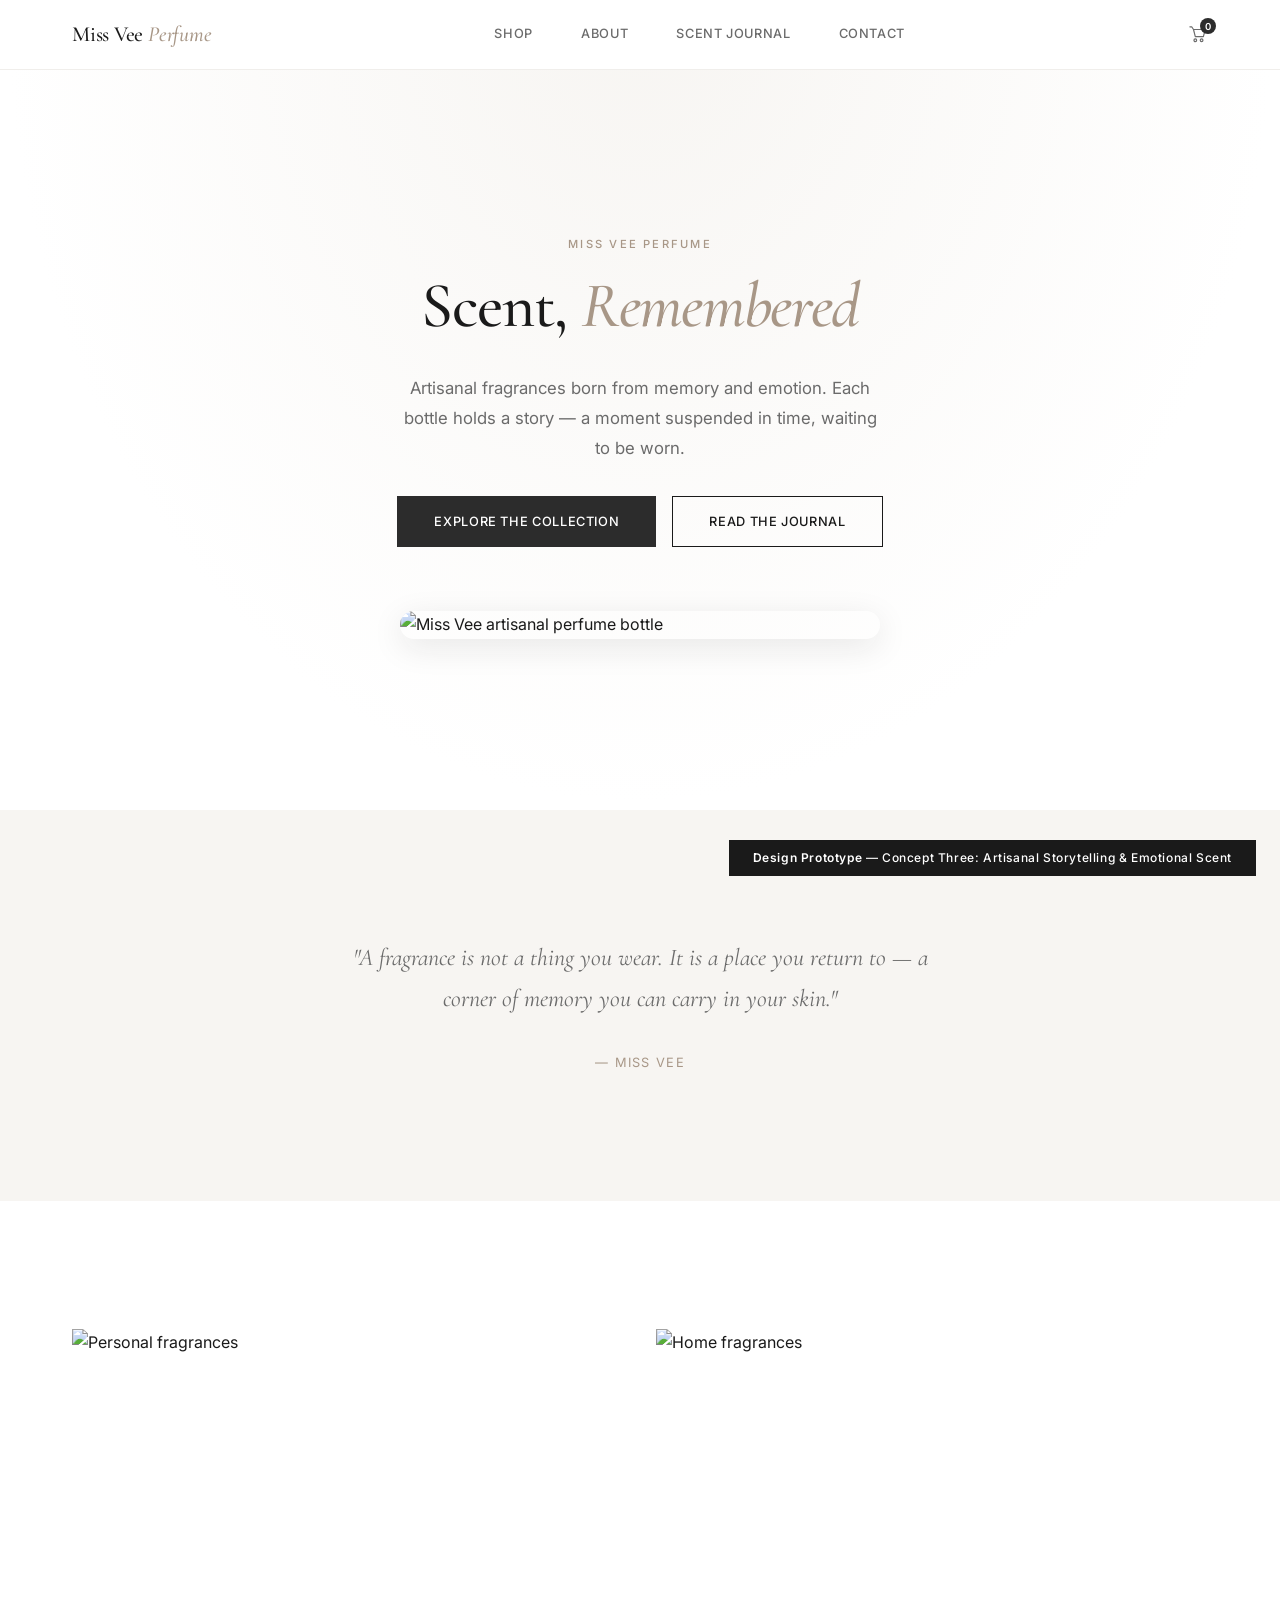
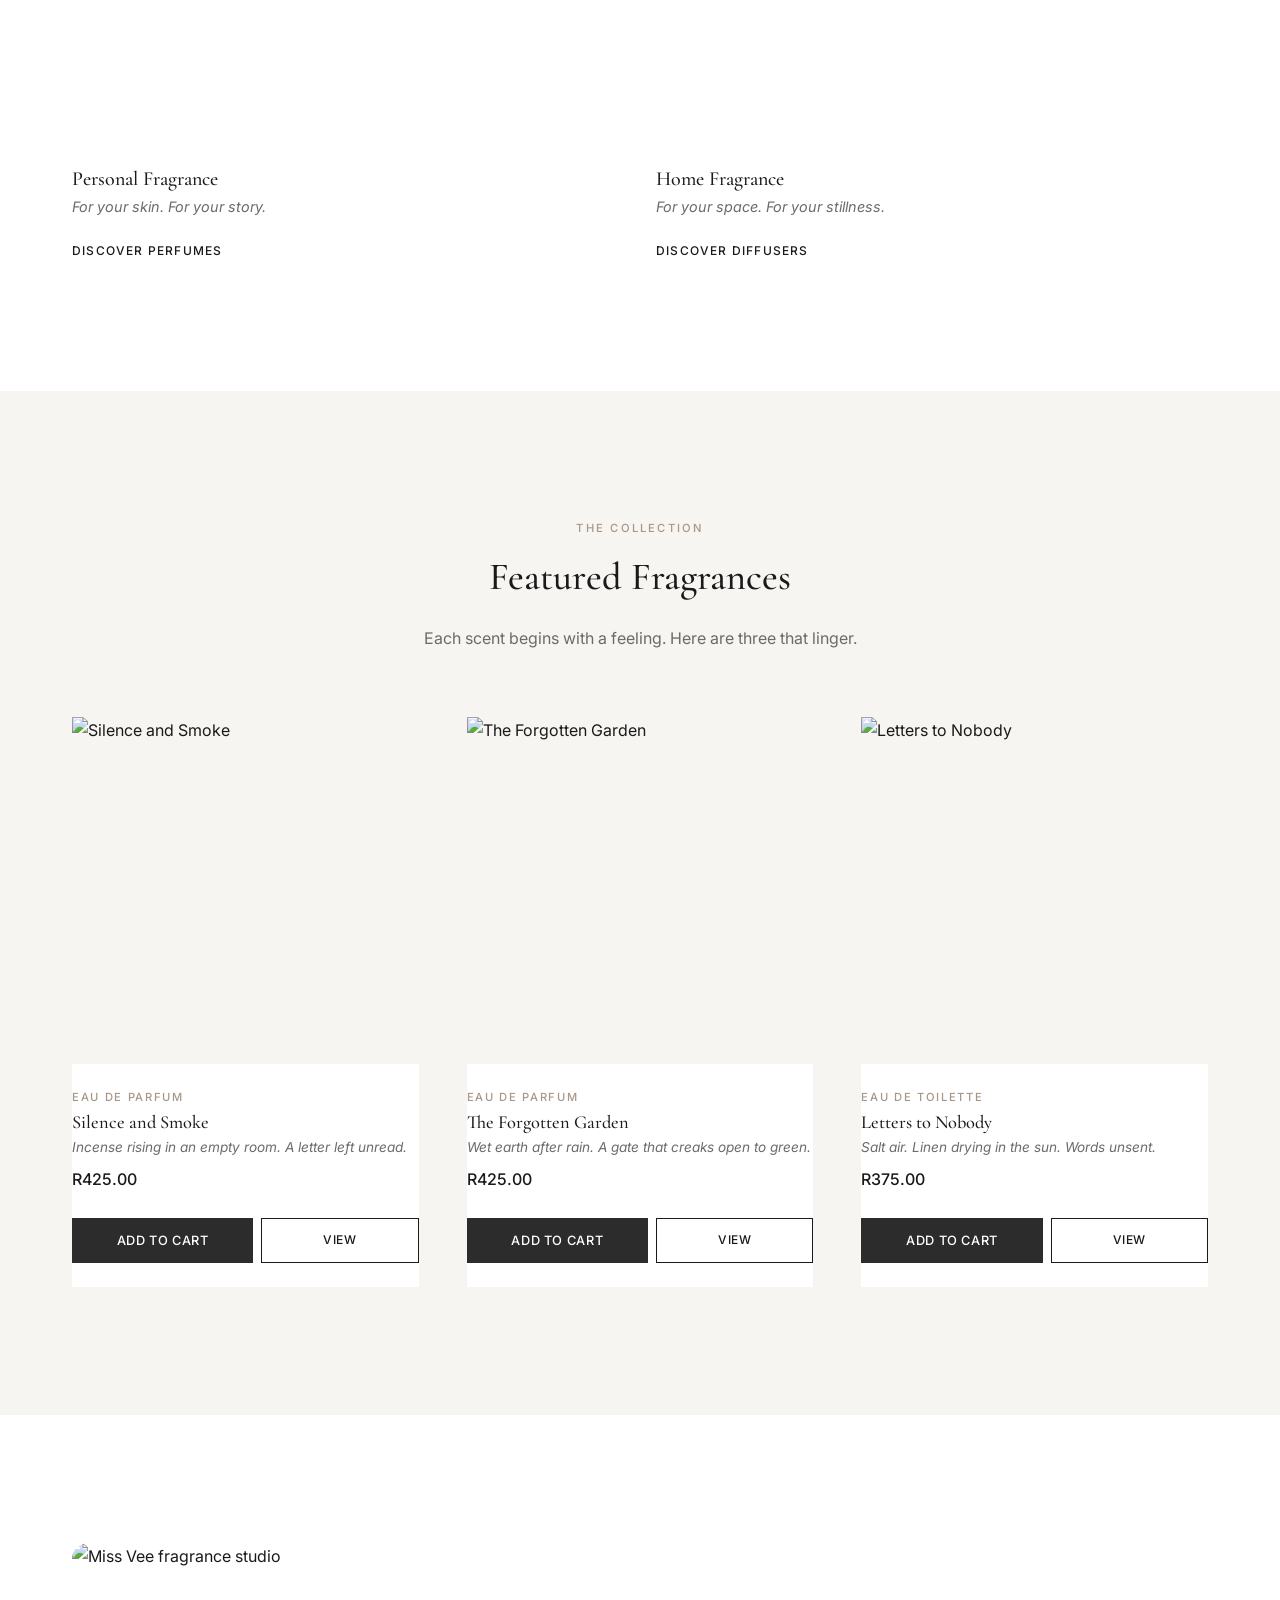
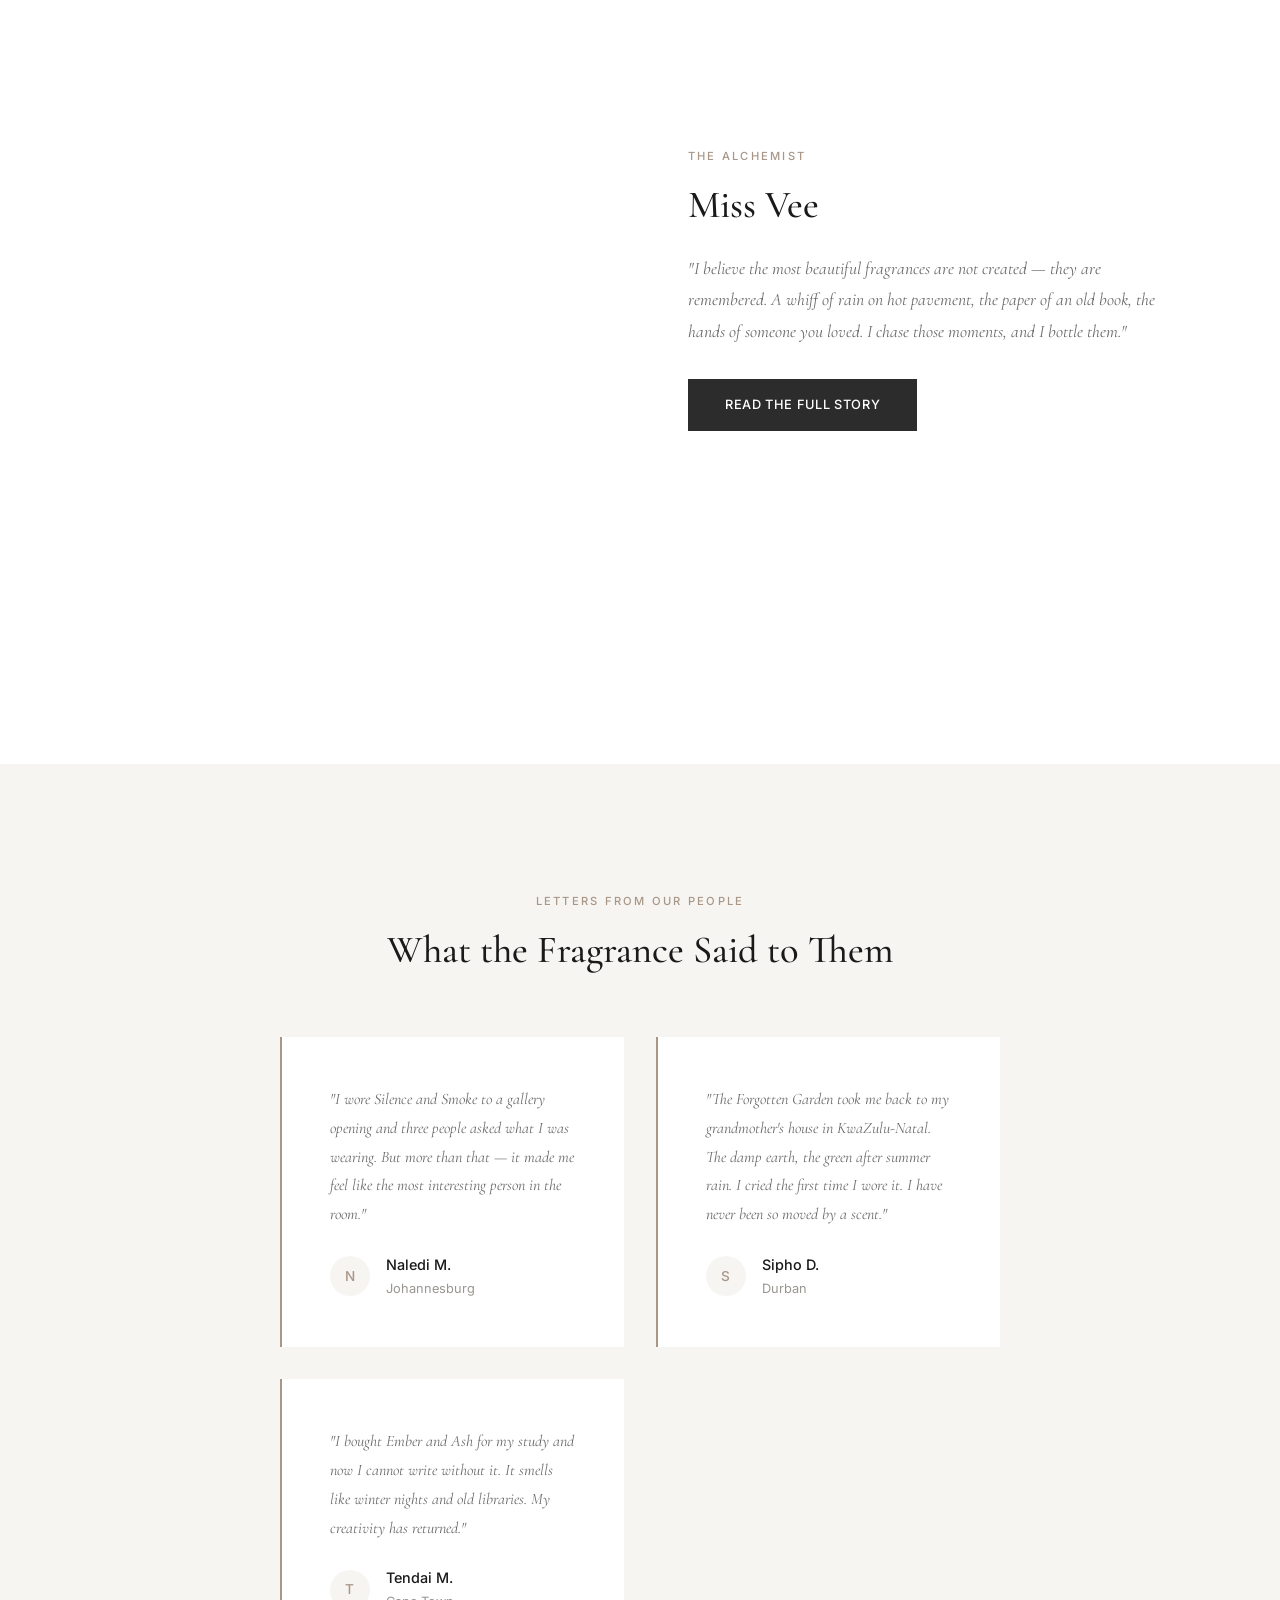
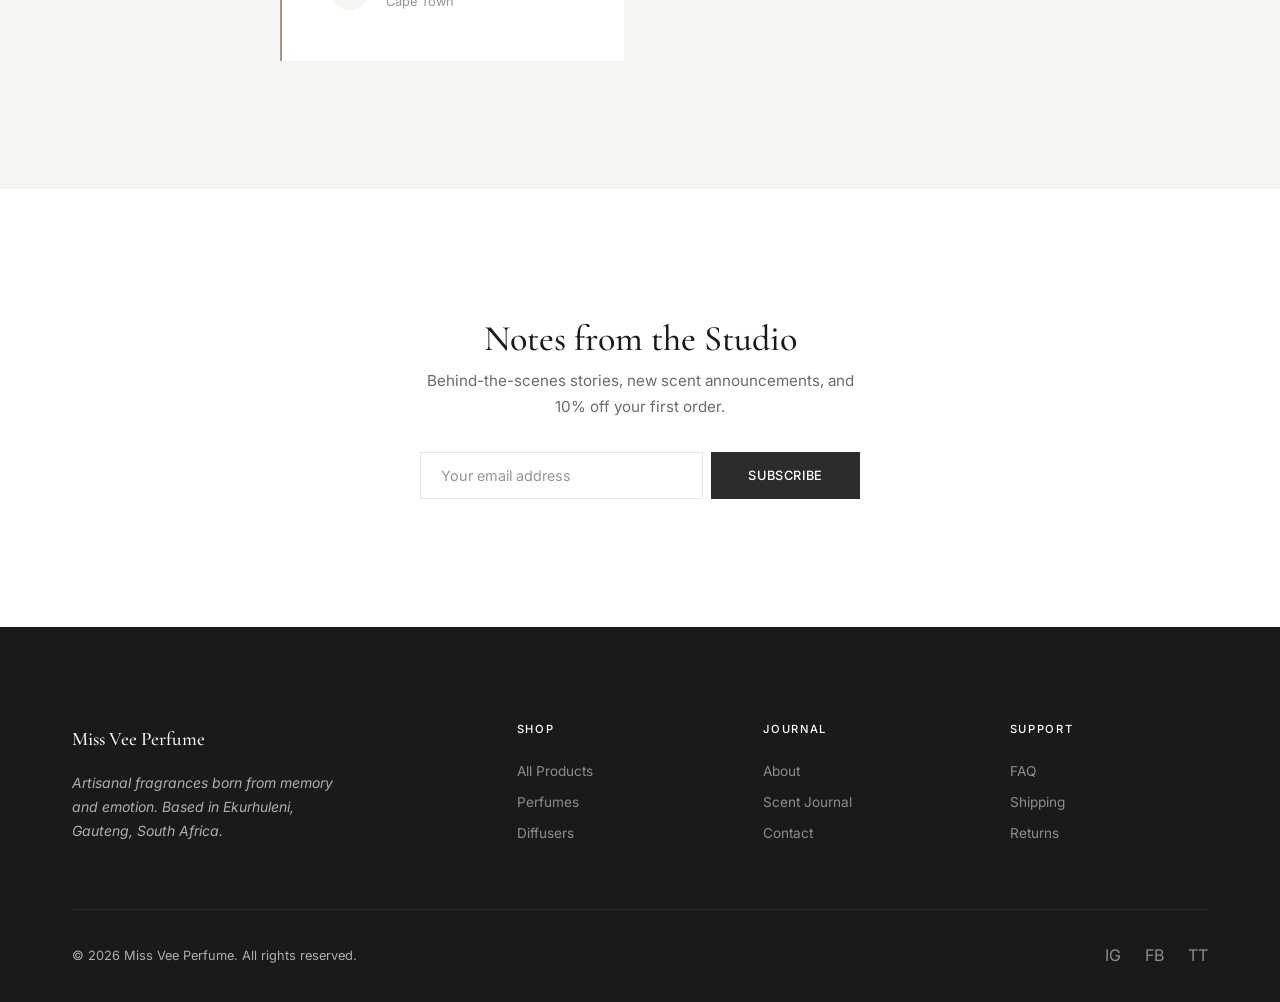
==== index.html @ 0de92e57 "feat: initial prototype — Miss Vee Perfume Concept Three Artisanal Storytelling & Emotional Scent, i" ====
<!DOCTYPE html>
<html lang="en-ZA">
<head>
  <meta charset="UTF-8">
  <meta name="viewport" content="width=device-width, initial-scale=1.0">
  <meta name="description" content="Miss Vee Perfume — Artisanal fragrances born from memory and emotion. Discover scents that tell a story.">
  <title>Miss Vee Perfume — Scent, Remembered</title>
  <link rel="preconnect" href="https://fonts.googleapis.com">
  <link rel="preconnect" href="https://fonts.gstatic.com" crossorigin>
  <link href="https://fonts.googleapis.com/css2?family=Inter:wght@400;500;600;700&family=Cormorant+Garamond:ital,wght@0,400;0,500;0,600;1,400;1,500;1,600&display=swap" rel="stylesheet">
  <link rel="stylesheet" href="assets/css/style.css">
</head>
<body>
  <div class="demo-notice">
    <strong>Design Prototype</strong> — Concept Three: Artisanal Storytelling &amp; Emotional Scent
  </div>

  <header class="site-header">
    <div class="header-inner">
      <a href="index.html" class="site-logo">Miss Vee <span>Perfume</span></a>
      <button class="nav-toggle" id="navToggle" aria-label="Toggle navigation">
        <span></span><span></span><span></span>
      </button>
      <nav class="nav-list" id="navList">
        <a href="shop.html">Shop</a>
        <a href="about.html">About</a>
        <a href="scent-guide.html">Scent Journal</a>
        <a href="contact.html">Contact</a>
      </nav>
      <div class="nav-actions">
        <a href="cart.html" class="cart-icon" aria-label="Shopping cart">
          <svg viewBox="0 0 20 20" fill="none" stroke="currentColor" stroke-width="1.3" stroke-linecap="round" stroke-linejoin="round">
            <path d="M5 5h13l-2 8H7L5 5z"/>
            <path d="M5 5L3 2H1"/>
            <circle cx="7" cy="17" r="1.5"/>
            <circle cx="14" cy="17" r="1.5"/>
          </svg>
          <span class="cart-count">0</span>
        </a>
      </div>
    </div>
  </header>

  <section class="hero">
    <div class="container">
      <div class="hero-content">
        <p class="section-label">Miss Vee Perfume</p>
        <h1 class="hero-tagline">Scent, <span class="italic">Remembered</span></h1>
        <p class="hero-description">Artisanal fragrances born from memory and emotion. Each bottle holds a story — a moment suspended in time, waiting to be worn.</p>
        <div class="hero-actions">
          <a href="shop.html" class="btn btn--primary">Explore the Collection</a>
          <a href="scent-guide.html" class="btn btn--secondary">Read the Journal</a>
        </div>
      </div>
      <div class="hero-image">
        <img src="https://images.unsplash.com/photo-1599305090598-fe179d501227?w=600&h=600&fit=crop" alt="Miss Vee artisanal perfume bottle">
      </div>
    </div>
  </section>

  <section class="philosophy">
    <div class="container container--reading">
      <p class="philosophy__text">"A fragrance is not a thing you wear. It is a place you return to — a corner of memory you can carry in your skin."</p>
      <p class="philosophy__attribution">— Miss Vee</p>
    </div>
  </section>

  <section class="categories">
    <div class="container">
      <div class="categories-grid">
        <a href="perfumes.html" class="category-tile">
          <div class="category-tile__image">
            <img src="https://images.unsplash.com/photo-1548865277-1c86db48e0b0?w=600&h=450&fit=crop" alt="Personal fragrances">
          </div>
          <div class="category-tile__body">
            <h2 class="category-tile__title">Personal Fragrance</h2>
            <p class="category-tile__subtitle">For your skin. For your story.</p>
            <span class="category-tile__link">Discover Perfumes</span>
          </div>
        </a>
        <a href="diffusers.html" class="category-tile">
          <div class="category-tile__image">
            <img src="https://images.unsplash.com/photo-1600612253971-422e7f7faeb6?w=600&h=450&fit=crop" alt="Home fragrances">
          </div>
          <div class="category-tile__body">
            <h2 class="category-tile__title">Home Fragrance</h2>
            <p class="category-tile__subtitle">For your space. For your stillness.</p>
            <span class="category-tile__link">Discover Diffusers</span>
          </div>
        </a>
      </div>
    </div>
  </section>

  <section class="featured">
    <div class="container">
      <div class="featured-header">
        <p class="section-label">The Collection</p>
        <h2 class="section-title">Featured Fragrances</h2>
        <p class="section-subtitle" style="margin: 0 auto;">Each scent begins with a feeling. Here are three that linger.</p>
      </div>
      <div class="product-grid">
        <div class="product-card">
          <div class="product-card__image"><img src="https://images.unsplash.com/photo-1592945403244-b3fbafd7f539?w=400&h=400&fit=crop" alt="Silence and Smoke"></div>
          <div class="product-card__body">
            <p class="product-card__category">Eau de Parfum</p>
            <h3 class="product-card__name">Silence and Smoke</h3>
            <p class="product-card__story">Incense rising in an empty room. A letter left unread.</p>
            <p class="product-card__price">R425.00</p>
            <div class="product-card__footer">
              <button class="btn btn--primary js-add-to-cart"
                data-product-id="mv3-001"
                data-product-name="Silence and Smoke EDP"
                data-product-size="50ml"
                data-product-price="R425.00">Add to Cart</button>
              <a href="product.html?id=mv3-001" class="btn btn--secondary btn--small">View</a>
            </div>
          </div>
        </div>
        <div class="product-card">
          <div class="product-card__image"><img src="https://images.unsplash.com/photo-1560769629-975ec94e6a86?w=400&h=400&fit=crop" alt="The Forgotten Garden"></div>
          <div class="product-card__body">
            <p class="product-card__category">Eau de Parfum</p>
            <h3 class="product-card__name">The Forgotten Garden</h3>
            <p class="product-card__story">Wet earth after rain. A gate that creaks open to green.</p>
            <p class="product-card__price">R425.00</p>
            <div class="product-card__footer">
              <button class="btn btn--primary js-add-to-cart"
                data-product-id="mv3-002"
                data-product-name="The Forgotten Garden EDP"
                data-product-size="50ml"
                data-product-price="R425.00">Add to Cart</button>
              <a href="product.html?id=mv3-002" class="btn btn--secondary btn--small">View</a>
            </div>
          </div>
        </div>
        <div class="product-card">
          <div class="product-card__image"><img src="https://images.unsplash.com/photo-1587017539504-67cfbddac569?w=400&h=400&fit=crop" alt="Letters to Nobody"></div>
          <div class="product-card__body">
            <p class="product-card__category">Eau de Toilette</p>
            <h3 class="product-card__name">Letters to Nobody</h3>
            <p class="product-card__story">Salt air. Linen drying in the sun. Words unsent.</p>
            <p class="product-card__price">R375.00</p>
            <div class="product-card__footer">
              <button class="btn btn--primary js-add-to-cart"
                data-product-id="mv3-003"
                data-product-name="Letters to Nobody EDT"
                data-product-size="50ml"
                data-product-price="R375.00">Add to Cart</button>
              <a href="product.html?id=mv3-003" class="btn btn--secondary btn--small">View</a>
            </div>
          </div>
        </div>
      </div>
    </div>
  </section>

  <section class="about-missvee">
    <div class="container">
      <div class="about-missvee-grid">
        <div class="about-missvee__image">
          <img src="https://images.unsplash.com/photo-1596649299486-4cdea56fd59d?w=600&h=800&fit=crop" alt="Miss Vee fragrance studio">
        </div>
        <div class="about-missvee__content">
          <p class="section-label">The Alchemist</p>
          <h2 class="section-title">Miss Vee</h2>
          <p class="about-missvee__story">"I believe the most beautiful fragrances are not created — they are remembered. A whiff of rain on hot pavement, the paper of an old book, the hands of someone you loved. I chase those moments, and I bottle them."</p>
          <a href="about.html" class="btn btn--primary">Read the Full Story</a>
        </div>
      </div>
    </div>
  </section>

  <section class="testimonials">
    <div class="container">
      <div class="testimonials-header">
        <p class="section-label">Letters from Our People</p>
        <h2 class="section-title">What the Fragrance Said to Them</h2>
      </div>
      <div class="testimonials-grid">
        <div class="testimonial-card">
          <p class="testimonial-text">"I wore Silence and Smoke to a gallery opening and three people asked what I was wearing. But more than that — it made me feel like the most interesting person in the room."</p>
          <div class="testimonial-author">
            <div class="testimonial-avatar">N</div>
            <div>
              <div class="testimonial-name">Naledi M.</div>
              <div class="testimonial-location">Johannesburg</div>
            </div>
          </div>
        </div>
        <div class="testimonial-card">
          <p class="testimonial-text">"The Forgotten Garden took me back to my grandmother's house in KwaZulu-Natal. The damp earth, the green after summer rain. I cried the first time I wore it. I have never been so moved by a scent."</p>
          <div class="testimonial-author">
            <div class="testimonial-avatar">S</div>
            <div>
              <div class="testimonial-name">Sipho D.</div>
              <div class="testimonial-location">Durban</div>
            </div>
          </div>
        </div>
        <div class="testimonial-card">
          <p class="testimonial-text">"I bought Ember and Ash for my study and now I cannot write without it. It smells like winter nights and old libraries. My creativity has returned."</p>
          <div class="testimonial-author">
            <div class="testimonial-avatar">T</div>
            <div>
              <div class="testimonial-name">Tendai M.</div>
              <div class="testimonial-location">Cape Town</div>
            </div>
          </div>
        </div>
      </div>
    </div>
  </section>

  <section class="newsletter">
    <div class="container container--narrow">
      <h2 class="newsletter__title">Notes from the Studio</h2>
      <p class="newsletter__text">Behind-the-scenes stories, new scent announcements, and 10% off your first order.</p>
      <form class="newsletter-form" onsubmit="event.preventDefault();alert('Thank you. A letter will arrive in your inbox soon. (This is a prototype.)');this.reset();">
        <input type="email" placeholder="Your email address" required aria-label="Email address">
        <button type="submit" class="btn btn--primary">Subscribe</button>
      </form>
    </div>
  </section>

  <footer class="site-footer">
    <div class="container">
      <div class="footer-grid">
        <div class="footer-brand">
          <div class="footer-brand__name">Miss Vee Perfume</div>
          <p class="footer-brand__text">Artisanal fragrances born from memory and emotion. Based in Ekurhuleni, Gauteng, South Africa.</p>
        </div>
        <div>
          <h4 class="footer-heading">Shop</h4>
          <div class="footer-links">
            <a href="shop.html">All Products</a>
            <a href="perfumes.html">Perfumes</a>
            <a href="diffusers.html">Diffusers</a>
          </div>
        </div>
        <div>
          <h4 class="footer-heading">Journal</h4>
          <div class="footer-links">
            <a href="about.html">About</a>
            <a href="scent-guide.html">Scent Journal</a>
            <a href="contact.html">Contact</a>
          </div>
        </div>
        <div>
          <h4 class="footer-heading">Support</h4>
          <div class="footer-links">
            <a href="contact.html">FAQ</a>
            <a href="contact.html">Shipping</a>
            <a href="contact.html">Returns</a>
          </div>
        </div>
      </div>
      <div class="footer-bottom">
        <span>&copy; 2026 Miss Vee Perfume. All rights reserved.</span>
        <div class="social-links">
          <a href="#" aria-label="Instagram">IG</a>
          <a href="#" aria-label="Facebook">FB</a>
          <a href="#" aria-label="TikTok">TT</a>
        </div>
      </div>
    </div>
  </footer>

  <script src="assets/js/main.js"></script>
</body>
</html>
---- assets/css/style.css ----
:root {
  --color-bg-primary: #FFFFFF;
  --color-bg-secondary: #F7F5F2;
  --color-text-primary: #1A1A1A;
  --color-text-secondary: #6B6B6B;
  --color-text-light: #9A9691;
  --color-accent-primary: #2C2C2C;
  --color-accent-secondary: #A89787;
  --color-accent-secondary-hover: #978676;
  --color-success: #8A9A86;
  --color-border: #E8E5E0;
  --color-border-light: #F0EEEB;
  --color-white: #FFFFFF;
  --color-overlay: rgba(26, 26, 26, 0.5);

  --font-heading: 'Cormorant Garamond', Georgia, serif;
  --font-body: 'Inter', -apple-system, BlinkMacSystemFont, sans-serif;

  --space-xs: 0.25rem;
  --space-sm: 0.5rem;
  --space-md: 1rem;
  --space-lg: 1.5rem;
  --space-xl: 2rem;
  --space-2xl: 3rem;
  --space-3xl: 4rem;
  --space-4xl: 6rem;
  --space-5xl: 8rem;
  --space-6xl: 10rem;

  --container-max: 1200px;
  --container-narrow: 720px;
  --container-reading: 680px;

  --radius-sm: 4px;
  --radius-md: 8px;
  --radius-lg: 16px;
  --radius-xl: 24px;

  --shadow-sm: 0 1px 3px rgba(26, 26, 26, 0.06);
  --shadow-md: 0 4px 16px rgba(26, 26, 26, 0.08);
  --shadow-lg: 0 8px 32px rgba(26, 26, 26, 0.1);

  --transition: 0.35s ease;
}

*, *::before, *::after {
  margin: 0;
  padding: 0;
  box-sizing: border-box;
}

html {
  scroll-behavior: smooth;
  -webkit-font-smoothing: antialiased;
  -moz-osx-font-smoothing: grayscale;
}

body {
  font-family: var(--font-body);
  font-size: 16px;
  line-height: 1.7;
  color: var(--color-text-primary);
  background-color: var(--color-bg-primary);
}

img {
  max-width: 100%;
  height: auto;
  display: block;
}

a {
  color: inherit;
  text-decoration: none;
  transition: opacity var(--transition);
}

a:hover {
  opacity: 0.7;
}

button {
  cursor: pointer;
  font-family: inherit;
  border: none;
  background: none;
}

input, textarea, select {
  font-family: inherit;
  font-size: inherit;
}

ul, ol {
  list-style: none;
}

h1, h2, h3, h4, h5, h6 {
  font-family: var(--font-heading);
  font-weight: 500;
  line-height: 1.2;
  color: var(--color-text-primary);
}

h1 { font-size: clamp(2.25rem, 5vw, 4rem); }
h2 { font-size: clamp(1.75rem, 3.5vw, 2.75rem); }
h3 { font-size: clamp(1.35rem, 2.5vw, 1.85rem); }
h4 { font-size: clamp(1.1rem, 2vw, 1.35rem); }

.section-label {
  font-family: var(--font-body);
  font-size: 0.7rem;
  font-weight: 500;
  letter-spacing: 0.2em;
  text-transform: uppercase;
  color: var(--color-accent-secondary);
  margin-bottom: var(--space-md);
}

.section-title {
  font-family: var(--font-heading);
  font-size: clamp(1.75rem, 3vw, 2.5rem);
  font-weight: 500;
  color: var(--color-text-primary);
  margin-bottom: var(--space-lg);
}

.section-subtitle {
  font-size: 1rem;
  color: var(--color-text-secondary);
  max-width: 520px;
  line-height: 1.8;
}

.text-center { text-align: center; }

.container {
  width: 100%;
  max-width: var(--container-max);
  margin: 0 auto;
  padding: 0 var(--space-xl);
}

.container--narrow {
  max-width: var(--container-narrow);
}

.container--reading {
  max-width: var(--container-reading);
}

.btn {
  display: inline-flex;
  align-items: center;
  justify-content: center;
  gap: var(--space-sm);
  padding: 0.875rem 2.25rem;
  font-family: var(--font-body);
  font-size: 0.8rem;
  font-weight: 500;
  letter-spacing: 0.05em;
  text-transform: uppercase;
  border-radius: 0;
  transition: all var(--transition);
  cursor: pointer;
  text-decoration: none;
  border: 1px solid transparent;
}

.btn--primary {
  background-color: var(--color-accent-primary);
  color: var(--color-white);
}

.btn--primary:hover {
  background-color: var(--color-text-primary);
  color: var(--color-white);
  opacity: 1;
}

.btn--secondary {
  background-color: transparent;
  color: var(--color-text-primary);
  border-color: var(--color-text-primary);
}

.btn--secondary:hover {
  background-color: var(--color-text-primary);
  color: var(--color-white);
  opacity: 1;
}

.btn--accent {
  background-color: var(--color-accent-secondary);
  color: var(--color-white);
}

.btn--accent:hover {
  background-color: var(--color-accent-secondary-hover);
  color: var(--color-white);
  opacity: 1;
}

.btn--small {
  padding: 0.625rem 1.5rem;
  font-size: 0.75rem;
}

.btn--link {
  padding: 0;
  font-family: var(--font-body);
  font-size: 0.8rem;
  font-weight: 500;
  letter-spacing: 0.05em;
  text-transform: uppercase;
  color: var(--color-text-primary);
  border: none;
  background: none;
  position: relative;
}

.btn--link::after {
  content: '';
  position: absolute;
  bottom: -2px;
  left: 0;
  width: 100%;
  height: 1px;
  background-color: var(--color-text-primary);
  transform: scaleX(0);
  transform-origin: right;
  transition: transform var(--transition);
}

.btn--link:hover::after {
  transform: scaleX(1);
  transform-origin: left;
}

.btn--link:hover {
  opacity: 1;
}

.site-header {
  position: fixed;
  top: 0;
  left: 0;
  right: 0;
  z-index: 100;
  background-color: rgba(255, 255, 255, 0.97);
  backdrop-filter: blur(12px);
  border-bottom: 1px solid var(--color-border-light);
}

.header-inner {
  display: flex;
  align-items: center;
  justify-content: space-between;
  padding: var(--space-md) var(--space-xl);
  max-width: var(--container-max);
  margin: 0 auto;
}

.site-logo {
  font-family: var(--font-heading);
  font-size: 1.35rem;
  font-weight: 500;
  color: var(--color-text-primary);
  letter-spacing: -0.01em;
}

.site-logo span {
  font-style: italic;
  color: var(--color-accent-secondary);
}

.nav-toggle {
  display: none;
  flex-direction: column;
  gap: 5px;
  padding: var(--space-sm);
  cursor: pointer;
}

.nav-toggle span {
  display: block;
  width: 22px;
  height: 1.5px;
  background-color: var(--color-text-primary);
  transition: all var(--transition);
}

.nav-list {
  display: flex;
  align-items: center;
  gap: var(--space-2xl);
}

.nav-list a {
  font-size: 0.8rem;
  font-weight: 500;
  color: var(--color-text-secondary);
  letter-spacing: 0.05em;
  text-transform: uppercase;
  position: relative;
  padding: var(--space-xs) 0;
}

.nav-list a::after {
  content: '';
  position: absolute;
  bottom: -2px;
  left: 0;
  width: 0;
  height: 1px;
  background-color: var(--color-text-primary);
  transition: width var(--transition);
}

.nav-list a:hover::after,
.nav-list a.active::after {
  width: 100%;
}

.nav-list a:hover,
.nav-list a.active {
  color: var(--color-text-primary);
  opacity: 1;
}

.nav-actions {
  display: flex;
  align-items: center;
  gap: var(--space-md);
}

.cart-icon {
  position: relative;
  width: 20px;
  height: 20px;
  display: flex;
  align-items: center;
  justify-content: center;
  color: var(--color-text-secondary);
  transition: color var(--transition);
}

.cart-icon:hover {
  color: var(--color-text-primary);
  opacity: 1;
}

.cart-icon svg {
  width: 18px;
  height: 18px;
}

.cart-count {
  position: absolute;
  top: -6px;
  right: -8px;
  min-width: 16px;
  height: 16px;
  background-color: var(--color-accent-primary);
  color: var(--color-white);
  font-size: 0.6rem;
  font-weight: 600;
  border-radius: 50%;
  display: flex;
  align-items: center;
  justify-content: center;
  padding: 0 3px;
  line-height: 1;
}

.hero {
  padding: var(--space-6xl) 0 var(--space-4xl);
  min-height: 90vh;
  display: flex;
  align-items: center;
  background-color: var(--color-bg-primary);
  position: relative;
  overflow: hidden;
}

.hero::before {
  content: '';
  position: absolute;
  top: 0;
  left: 50%;
  transform: translateX(-50%);
  width: 100%;
  height: 100%;
  background: radial-gradient(ellipse at 50% 0%, var(--color-bg-secondary) 0%, transparent 70%);
  pointer-events: none;
}

.hero .container {
  position: relative;
  z-index: 1;
}

.hero-content {
  max-width: 640px;
  margin: 0 auto;
  text-align: center;
}

.hero-tagline {
  font-family: var(--font-heading);
  font-size: clamp(2.5rem, 5vw, 4.5rem);
  font-weight: 500;
  line-height: 1.1;
  margin-bottom: var(--space-xl);
  letter-spacing: -0.02em;
}

.hero-tagline .italic {
  font-style: italic;
  color: var(--color-accent-secondary);
}

.hero-description {
  font-size: 1.05rem;
  color: var(--color-text-secondary);
  margin-bottom: var(--space-xl);
  line-height: 1.8;
  max-width: 480px;
  margin-left: auto;
  margin-right: auto;
}

.hero-actions {
  display: flex;
  gap: var(--space-md);
  justify-content: center;
  flex-wrap: wrap;
}

.hero-image {
  margin-top: var(--space-3xl);
  display: flex;
  justify-content: center;
}

.hero-image img {
  max-width: 480px;
  width: 100%;
  border-radius: var(--radius-lg);
  box-shadow: var(--shadow-lg);
}

.philosophy {
  padding: var(--space-5xl) 0;
  background-color: var(--color-bg-secondary);
  text-align: center;
}

.philosophy__text {
  font-family: var(--font-heading);
  font-size: clamp(1.15rem, 2vw, 1.5rem);
  line-height: 1.7;
  color: var(--color-text-secondary);
  max-width: var(--container-reading);
  margin: 0 auto;
  font-style: italic;
}

.philosophy__attribution {
  margin-top: var(--space-xl);
  font-family: var(--font-body);
  font-size: 0.8rem;
  color: var(--color-accent-secondary);
  letter-spacing: 0.1em;
  text-transform: uppercase;
}

.categories {
  padding: var(--space-5xl) 0;
}

.categories-grid {
  display: grid;
  grid-template-columns: 1fr 1fr;
  gap: var(--space-xl);
}

.category-tile {
  position: relative;
  overflow: hidden;
  cursor: pointer;
  transition: all var(--transition);
}

.category-tile:hover {
  opacity: 0.95;
}

.category-tile__image {
  width: 100%;
  aspect-ratio: 4 / 3;
  overflow: hidden;
}

.category-tile__image img {
  width: 100%;
  height: 100%;
  object-fit: cover;
  transition: transform 0.6s ease;
}

.category-tile:hover .category-tile__image img {
  transform: scale(1.03);
}

.category-tile__body {
  padding: var(--space-lg) 0 0;
}

.category-tile__title {
  font-family: var(--font-heading);
  font-size: 1.25rem;
  font-weight: 500;
  margin-bottom: var(--space-xs);
}

.category-tile__subtitle {
  font-size: 0.9rem;
  color: var(--color-text-secondary);
  margin-bottom: var(--space-md);
  font-style: italic;
}

.category-tile__link {
  font-family: var(--font-body);
  font-size: 0.75rem;
  font-weight: 500;
  letter-spacing: 0.1em;
  text-transform: uppercase;
  color: var(--color-text-primary);
  position: relative;
  display: inline-block;
}

.category-tile__link::after {
  content: '';
  position: absolute;
  bottom: -2px;
  left: 0;
  width: 100%;
  height: 1px;
  background-color: var(--color-text-primary);
  transform: scaleX(0);
  transform-origin: right;
  transition: transform var(--transition);
}

.category-tile:hover .category-tile__link::after {
  transform: scaleX(1);
  transform-origin: left;
}

.featured {
  padding: var(--space-5xl) 0;
  background-color: var(--color-bg-secondary);
}

.featured-header {
  text-align: center;
  margin-bottom: var(--space-3xl);
}

.product-grid {
  display: grid;
  grid-template-columns: repeat(auto-fill, minmax(280px, 1fr));
  gap: var(--space-2xl);
}

.product-card {
  background: var(--color-white);
  transition: all var(--transition);
}

.product-card:hover {
  transform: translateY(-2px);
}

.product-card__image {
  aspect-ratio: 1;
  background: var(--color-bg-secondary);
  overflow: hidden;
}

.product-card__image img {
  width: 100%;
  height: 100%;
  object-fit: cover;
  transition: transform 0.6s ease;
}

.product-card:hover .product-card__image img {
  transform: scale(1.03);
}

.product-card__body {
  padding: var(--space-lg) 0;
}

.product-card__category {
  font-size: 0.7rem;
  font-weight: 500;
  letter-spacing: 0.15em;
  text-transform: uppercase;
  color: var(--color-accent-secondary);
  margin-bottom: var(--space-xs);
}

.product-card__name {
  font-family: var(--font-heading);
  font-size: 1.15rem;
  font-weight: 500;
  margin-bottom: var(--space-xs);
}

.product-card__story {
  font-size: 0.85rem;
  color: var(--color-text-secondary);
  line-height: 1.6;
  margin-bottom: var(--space-sm);
  font-style: italic;
  display: -webkit-box;
  -webkit-line-clamp: 2;
  -webkit-box-orient: vertical;
  overflow: hidden;
}

.product-card__price {
  font-size: 1rem;
  font-weight: 500;
  color: var(--color-text-primary);
  margin-bottom: var(--space-lg);
}

.product-card__footer {
  display: flex;
  gap: var(--space-sm);
}

.product-card__footer .btn {
  flex: 1;
}

.about-missvee {
  padding: var(--space-5xl) 0;
  background-color: var(--color-bg-primary);
}

.about-missvee-grid {
  display: grid;
  grid-template-columns: 1fr 1fr;
  gap: var(--space-4xl);
  align-items: center;
}

.about-missvee__image {
  aspect-ratio: 3 / 4;
  overflow: hidden;
  border-radius: var(--radius-lg);
}

.about-missvee__image img {
  width: 100%;
  height: 100%;
  object-fit: cover;
}

.about-missvee__content {
  max-width: 480px;
}

.about-missvee__story {
  font-family: var(--font-heading);
  font-size: 1.1rem;
  line-height: 1.8;
  color: var(--color-text-secondary);
  margin-bottom: var(--space-xl);
  font-style: italic;
}

.testimonials {
  padding: var(--space-5xl) 0;
  background-color: var(--color-bg-secondary);
}

.testimonials-header {
  text-align: center;
  margin-bottom: var(--space-3xl);
}

.testimonials-grid {
  display: grid;
  grid-template-columns: repeat(auto-fill, minmax(320px, 1fr));
  gap: var(--space-xl);
  max-width: var(--container-narrow);
  margin: 0 auto;
}

.testimonial-card {
  background: var(--color-white);
  padding: var(--space-2xl);
  border-left: 2px solid var(--color-accent-secondary);
}

.testimonial-text {
  font-family: var(--font-heading);
  font-size: 1rem;
  color: var(--color-text-secondary);
  font-style: italic;
  line-height: 1.8;
  margin-bottom: var(--space-lg);
}

.testimonial-author {
  display: flex;
  align-items: center;
  gap: var(--space-md);
}

.testimonial-avatar {
  width: 40px;
  height: 40px;
  border-radius: 50%;
  background: var(--color-bg-secondary);
  display: flex;
  align-items: center;
  justify-content: center;
  font-weight: 500;
  color: var(--color-accent-secondary);
  font-size: 0.85rem;
  letter-spacing: 0.05em;
}

.testimonial-name {
  font-weight: 500;
  font-size: 0.9rem;
}

.testimonial-location {
  font-size: 0.8rem;
  color: var(--color-text-light);
}

.newsletter {
  padding: var(--space-5xl) 0;
  text-align: center;
}

.newsletter__title {
  font-family: var(--font-heading);
  font-size: clamp(1.5rem, 3vw, 2.25rem);
  font-weight: 500;
  margin-bottom: var(--space-sm);
}

.newsletter__text {
  color: var(--color-text-secondary);
  margin-bottom: var(--space-xl);
  max-width: 440px;
  margin-left: auto;
  margin-right: auto;
  font-size: 0.95rem;
  line-height: 1.7;
}

.newsletter-form {
  display: flex;
  gap: var(--space-sm);
  max-width: 440px;
  margin: 0 auto;
}

.newsletter-form input {
  flex: 1;
  padding: 0.875rem 1.25rem;
  border: 1px solid var(--color-border);
  border-radius: 0;
  background: var(--color-white);
  color: var(--color-text-primary);
  font-size: 0.9rem;
}

.newsletter-form input::placeholder {
  color: var(--color-text-light);
}

.newsletter-form input:focus {
  outline: none;
  border-color: var(--color-accent-primary);
}

.site-footer {
  background: var(--color-text-primary);
  color: rgba(255, 255, 255, 0.65);
  padding: var(--space-4xl) 0 var(--space-xl);
}

.footer-grid {
  display: grid;
  grid-template-columns: 2fr 1fr 1fr 1fr;
  gap: var(--space-2xl);
  margin-bottom: var(--space-3xl);
}

.footer-brand__name {
  font-family: var(--font-heading);
  font-size: 1.2rem;
  font-weight: 500;
  color: var(--color-white);
  margin-bottom: var(--space-md);
}

.footer-brand__text {
  font-size: 0.875rem;
  line-height: 1.7;
  max-width: 280px;
  font-style: italic;
}

.footer-heading {
  font-family: var(--font-body);
  font-size: 0.7rem;
  font-weight: 500;
  letter-spacing: 0.15em;
  text-transform: uppercase;
  color: var(--color-white);
  margin-bottom: var(--space-lg);
}

.footer-links {
  display: flex;
  flex-direction: column;
  gap: var(--space-sm);
}

.footer-links a {
  font-size: 0.85rem;
  color: rgba(255, 255, 255, 0.5);
}

.footer-links a:hover {
  color: var(--color-accent-secondary);
  opacity: 1;
}

.footer-bottom {
  padding-top: var(--space-xl);
  border-top: 1px solid rgba(255, 255, 255, 0.08);
  display: flex;
  justify-content: space-between;
  align-items: center;
  font-size: 0.8rem;
}

.social-links {
  display: flex;
  gap: var(--space-lg);
}

.social-links a {
  color: rgba(255, 255, 255, 0.5);
  font-size: 1rem;
  transition: color var(--transition);
}

.social-links a:hover {
  color: var(--color-accent-secondary);
  opacity: 1;
}

.demo-notice {
  position: fixed;
  bottom: var(--space-lg);
  right: var(--space-lg);
  z-index: 200;
  background: var(--color-text-primary);
  color: var(--color-white);
  padding: var(--space-sm) var(--space-lg);
  font-size: 0.75rem;
  font-weight: 500;
  border-radius: 0;
  letter-spacing: 0.05em;
}

.demo-notice strong {
  font-weight: 600;
}

.page-header {
  padding: var(--space-5xl) 0 var(--space-3xl);
  text-align: center;
  background-color: var(--color-bg-primary);
}

.page-header__title {
  font-family: var(--font-heading);
  font-size: clamp(2rem, 4vw, 3rem);
  font-weight: 500;
  margin-bottom: var(--space-sm);
}

.page-header__subtitle {
  font-family: var(--font-heading);
  font-size: 1.1rem;
  font-style: italic;
  color: var(--color-text-secondary);
  max-width: 520px;
  margin: 0 auto;
  line-height: 1.6;
}

.breadcrumbs {
  padding: var(--space-lg) 0 var(--space-xs);
  font-size: 0.8rem;
  color: var(--color-text-light);
}

.breadcrumbs a {
  color: var(--color-text-secondary);
}

.breadcrumbs a:hover {
  color: var(--color-text-primary);
  opacity: 1;
}

.breadcrumbs span {
  margin: 0 var(--space-xs);
}

.shop-controls {
  display: flex;
  justify-content: center;
  gap: var(--space-sm);
  margin-bottom: var(--space-2xl);
  padding-bottom: var(--space-xl);
  border-bottom: 1px solid var(--color-border-light);
}

.filter-btn {
  padding: 0.5rem 1.25rem;
  font-size: 0.75rem;
  font-weight: 500;
  letter-spacing: 0.05em;
  text-transform: uppercase;
  color: var(--color-text-secondary);
  transition: all var(--transition);
}

.filter-btn:hover,
.filter-btn.active {
  color: var(--color-text-primary);
}

.product-detail {
  padding: var(--space-xl) 0 var(--space-5xl);
}

.product-detail-grid {
  display: grid;
  grid-template-columns: 1fr 1fr;
  gap: var(--space-4xl);
  margin-bottom: var(--space-4xl);
}

.product-gallery {
  position: relative;
}

.product-gallery__main {
  aspect-ratio: 1;
  background: var(--color-bg-secondary);
  overflow: hidden;
  margin-bottom: var(--space-md);
}

.product-gallery__main img {
  width: 100%;
  height: 100%;
  object-fit: cover;
}

.product-gallery__thumbs {
  display: flex;
  gap: var(--space-sm);
}

.product-gallery__thumb {
  width: 80px;
  aspect-ratio: 1;
  overflow: hidden;
  cursor: pointer;
  opacity: 0.5;
  transition: all var(--transition);
  border: 1px solid transparent;
}

.product-gallery__thumb:hover,
.product-gallery__thumb.active {
  opacity: 1;
  border-color: var(--color-accent-primary);
}

.product-gallery__thumb img {
  width: 100%;
  height: 100%;
  object-fit: cover;
}

.product-info__category {
  font-size: 0.7rem;
  font-weight: 500;
  letter-spacing: 0.15em;
  text-transform: uppercase;
  color: var(--color-accent-secondary);
  margin-bottom: var(--space-sm);
}

.product-info__name {
  font-family: var(--font-heading);
  font-size: clamp(1.75rem, 3vw, 2.5rem);
  font-weight: 500;
  margin-bottom: var(--space-md);
}

.product-info__subtitle {
  font-family: var(--font-heading);
  font-size: 0.95rem;
  font-style: italic;
  color: var(--color-text-secondary);
  margin-bottom: var(--space-lg);
  line-height: 1.6;
}

.product-info__price {
  font-size: 1.25rem;
  font-weight: 500;
  margin-bottom: var(--space-lg);
}

.product-info__vat {
  font-size: 0.8rem;
  font-weight: 400;
  color: var(--color-text-light);
}

.story-behind {
  margin-bottom: var(--space-xl);
  padding: var(--space-lg) var(--space-xl);
  background-color: var(--color-bg-secondary);
}

.story-behind__label {
  font-size: 0.7rem;
  font-weight: 500;
  letter-spacing: 0.15em;
  text-transform: uppercase;
  color: var(--color-accent-secondary);
  margin-bottom: var(--space-sm);
}

.story-behind__text {
  font-family: var(--font-heading);
  font-size: 0.95rem;
  line-height: 1.7;
  color: var(--color-text-secondary);
  font-style: italic;
}

.scent-notes {
  margin-bottom: var(--space-xl);
}

.scent-notes__title {
  font-size: 0.75rem;
  font-weight: 500;
  letter-spacing: 0.1em;
  text-transform: uppercase;
  margin-bottom: var(--space-md);
}

.scent-list {
  display: flex;
  flex-wrap: wrap;
  gap: var(--space-sm);
}

.scent-tag {
  padding: 0.4rem 0.9rem;
  background: var(--color-bg-secondary);
  font-size: 0.85rem;
  color: var(--color-text-secondary);
}

.scent-tag--top { background: var(--color-bg-primary); border: 1px solid var(--color-border); }
.scent-tag--middle { background: var(--color-bg-secondary); }
.scent-tag--base { background: var(--color-text-primary); color: var(--color-white); }

.size-selector {
  margin-bottom: var(--space-xl);
}

.size-selector__title {
  font-size: 0.75rem;
  font-weight: 500;
  letter-spacing: 0.1em;
  text-transform: uppercase;
  margin-bottom: var(--space-sm);
}

.size-options {
  display: flex;
  gap: var(--space-sm);
}

.size-option {
  padding: 0.75rem 1.5rem;
  border: 1px solid var(--color-border);
  font-size: 0.85rem;
  font-weight: 500;
  cursor: pointer;
  transition: all var(--transition);
}

.size-option:hover {
  border-color: var(--color-accent-primary);
}

.size-option.selected {
  border-color: var(--color-accent-primary);
  background: var(--color-accent-primary);
  color: var(--color-white);
}

.product-info__actions {
  display: flex;
  gap: var(--space-md);
  margin-bottom: var(--space-lg);
}

.product-info__actions .btn {
  flex: 1;
}

.quantity-selector {
  display: flex;
  align-items: center;
  border: 1px solid var(--color-border);
}

.quantity-btn {
  padding: 0.7rem 1rem;
  font-size: 1rem;
  color: var(--color-text-secondary);
  transition: all var(--transition);
}

.quantity-btn:hover {
  background: var(--color-bg-secondary);
  color: var(--color-text-primary);
}

.quantity-value {
  padding: 0.7rem 1rem;
  font-weight: 500;
  min-width: 40px;
  text-align: center;
}

.trust-badge {
  display: flex;
  align-items: center;
  gap: var(--space-sm);
  font-size: 0.8rem;
  color: var(--color-success);
}

.product-tabs {
  border-top: 1px solid var(--color-border-light);
  padding-top: var(--space-xl);
}

.tab-nav {
  display: flex;
  gap: var(--space-2xl);
  border-bottom: 1px solid var(--color-border-light);
  margin-bottom: var(--space-xl);
}

.tab-btn {
  padding: var(--space-md) 0;
  font-size: 0.8rem;
  font-weight: 500;
  letter-spacing: 0.05em;
  text-transform: uppercase;
  color: var(--color-text-secondary);
  border-bottom: 1px solid transparent;
  margin-bottom: -1px;
  transition: all var(--transition);
}

.tab-btn:hover,
.tab-btn.active {
  color: var(--color-text-primary);
  border-bottom-color: var(--color-text-primary);
}

.tab-content {
  display: none;
  color: var(--color-text-secondary);
  line-height: 1.8;
  max-width: 700px;
}

.tab-content.active {
  display: block;
}

.tab-content ul {
  list-style: none;
}

.tab-content li {
  margin-bottom: var(--space-sm);
  padding-left: var(--space-lg);
  position: relative;
}

.tab-content li::before {
  content: '—';
  position: absolute;
  left: 0;
  color: var(--color-accent-secondary);
}

.cross-sell {
  margin-top: var(--space-4xl);
  padding-top: var(--space-3xl);
  border-top: 1px solid var(--color-border-light);
}

.cross-sell__title {
  font-family: var(--font-heading);
  font-size: 1.35rem;
  font-weight: 500;
  margin-bottom: var(--space-xl);
  text-align: center;
  font-style: italic;
}

.about-section {
  padding: var(--space-4xl) 0;
}

.about-story {
  display: grid;
  grid-template-columns: 1fr 1fr;
  gap: var(--space-4xl);
  align-items: start;
}

.about-image {
  aspect-ratio: 3 / 4;
  overflow: hidden;
}

.about-image img {
  width: 100%;
  height: 100%;
  object-fit: cover;
}

.about-content__title {
  font-family: var(--font-heading);
  font-size: clamp(1.75rem, 3vw, 2.5rem);
  font-weight: 500;
  margin-bottom: var(--space-lg);
}

.about-content p {
  color: var(--color-text-secondary);
  line-height: 1.9;
  margin-bottom: var(--space-lg);
  font-size: 0.95rem;
}

.about-content .philosophy-quote {
  font-family: var(--font-heading);
  font-size: 1.15rem;
  font-style: italic;
  color: var(--color-accent-secondary);
  padding: var(--space-xl) 0;
  border-top: 1px solid var(--color-border-light);
  border-bottom: 1px solid var(--color-border-light);
  margin: var(--space-2xl) 0;
}

.scent-guide {
  padding: var(--space-4xl) 0;
}

.guide-article {
  max-width: var(--container-reading);
  margin: 0 auto;
}

.guide-article h2 {
  margin-top: var(--space-3xl);
  margin-bottom: var(--space-md);
}

.guide-article h3 {
  margin-top: var(--space-2xl);
  margin-bottom: var(--space-sm);
}

.guide-article p {
  color: var(--color-text-secondary);
  line-height: 1.9;
  margin-bottom: var(--space-lg);
  font-size: 0.95rem;
}

.guide-article p:first-child::first-letter {
  font-family: var(--font-heading);
  font-size: 3.5rem;
  float: left;
  line-height: 1;
  margin-right: var(--space-sm);
  color: var(--color-text-primary);
  font-weight: 500;
}

.contact-section {
  padding: var(--space-4xl) 0;
}

.contact-grid {
  display: grid;
  grid-template-columns: 1fr 1fr;
  gap: var(--space-3xl);
}

.contact-form {
  background: var(--color-white);
  border: 1px solid var(--color-border-light);
  padding: var(--space-2xl);
}

.form-group {
  margin-bottom: var(--space-lg);
}

.form-group label {
  display: block;
  font-size: 0.8rem;
  font-weight: 500;
  margin-bottom: var(--space-sm);
}

.form-group input,
.form-group textarea {
  width: 100%;
  padding: 0.75rem 1rem;
  border: 1px solid var(--color-border);
  background: var(--color-bg-primary);
  color: var(--color-text-primary);
  transition: border-color var(--transition);
  border-radius: 0;
}

.form-group input:focus,
.form-group textarea:focus {
  outline: none;
  border-color: var(--color-accent-primary);
}

.form-group textarea {
  resize: vertical;
  min-height: 120px;
}

.contact-info {
  padding: var(--space-xl) 0;
}

.contact-info__title {
  font-family: var(--font-heading);
  font-size: 1.5rem;
  font-weight: 500;
  margin-bottom: var(--space-lg);
}

.contact-info__item {
  margin-bottom: var(--space-lg);
  padding-left: var(--space-xl);
  position: relative;
}

.contact-info__item::before {
  position: absolute;
  left: 0;
  top: 0;
  font-size: 0.9rem;
  color: var(--color-accent-secondary);
}

.contact-info__item--email::before { content: '→'; }
.contact-info__item--phone::before { content: '→'; }
.contact-info__item--location::before { content: '→'; }

.contact-info__label {
  font-size: 0.8rem;
  font-weight: 500;
  margin-bottom: var(--space-xs);
}

.contact-info__value {
  color: var(--color-text-secondary);
  font-size: 0.9rem;
}

.cart-section {
  padding: var(--space-xl) 0 var(--space-5xl);
}

.cart-empty {
  text-align: center;
  padding: var(--space-5xl) 0;
}

.cart-empty__icon {
  margin-bottom: var(--space-xl);
  color: var(--color-text-light);
}

.cart-empty__title {
  font-family: var(--font-heading);
  font-size: 1.5rem;
  font-weight: 500;
  margin-bottom: var(--space-md);
}

.cart-empty__text {
  color: var(--color-text-secondary);
  margin-bottom: var(--space-xl);
  font-style: italic;
}

.cart-layout {
  display: grid;
  grid-template-columns: 1fr 360px;
  gap: var(--space-xl);
  align-items: start;
}

.cart-items {
  background: var(--color-white);
  border: 1px solid var(--color-border-light);
}

.cart-item {
  display: grid;
  grid-template-columns: 90px 1fr auto;
  gap: var(--space-lg);
  padding: var(--space-lg);
  border-bottom: 1px solid var(--color-border-light);
  align-items: center;
}

.cart-item:last-child {
  border-bottom: none;
}

.cart-item__image {
  width: 90px;
  height: 90px;
  background: var(--color-bg-secondary);
  overflow: hidden;
}

.cart-item__image img {
  width: 100%;
  height: 100%;
  object-fit: cover;
}

.cart-item__name {
  font-family: var(--font-heading);
  font-weight: 500;
  margin-bottom: var(--space-xs);
}

.cart-item__variant {
  font-size: 0.8rem;
  color: var(--color-text-secondary);
  margin-bottom: var(--space-sm);
}

.cart-item__remove {
  font-size: 0.75rem;
  font-weight: 500;
  color: var(--color-accent-secondary);
  cursor: pointer;
  letter-spacing: 0.05em;
  text-transform: uppercase;
  transition: color var(--transition);
}

.cart-item__remove:hover {
  color: var(--color-text-primary);
}

.cart-item__total {
  font-weight: 500;
  text-align: right;
  font-size: 1rem;
}

.cart-summary {
  background: var(--color-white);
  border: 1px solid var(--color-border-light);
  padding: var(--space-xl);
  position: sticky;
  top: 90px;
}

.cart-summary__title {
  font-family: var(--font-heading);
  font-size: 1.15rem;
  font-weight: 500;
  margin-bottom: var(--space-lg);
  padding-bottom: var(--space-md);
  border-bottom: 1px solid var(--color-border-light);
}

.summary-row {
  display: flex;
  justify-content: space-between;
  margin-bottom: var(--space-md);
  font-size: 0.9rem;
}

.summary-row--total {
  font-weight: 600;
  font-size: 1.05rem;
  padding-top: var(--space-md);
  border-top: 1px solid var(--color-border-light);
  margin-top: var(--space-md);
}

.summary-row__label {
  color: var(--color-text-secondary);
}

.cart-summary .btn {
  width: 100%;
  margin-top: var(--space-lg);
}

.cart-summary__note {
  text-align: center;
  font-size: 0.75rem;
  color: var(--color-text-light);
  margin-top: var(--space-md);
  font-style: italic;
}

.faq-section {
  max-width: var(--container-narrow);
  margin: var(--space-3xl) auto 0;
}

.faq-item {
  padding: var(--space-lg) 0;
  border-bottom: 1px solid var(--color-border-light);
}

.faq-item:first-child {
  border-top: 1px solid var(--color-border-light);
}

.faq-question {
  font-family: var(--font-heading);
  font-size: 1.05rem;
  font-weight: 500;
  cursor: pointer;
  display: flex;
  justify-content: space-between;
  align-items: center;
}

.faq-question::after {
  content: '+';
  font-size: 1.25rem;
  color: var(--color-accent-secondary);
  transition: transform var(--transition);
}

.faq-question.open::after {
  transform: rotate(45deg);
}

.faq-answer {
  max-height: 0;
  overflow: hidden;
  transition: max-height 0.3s ease;
  color: var(--color-text-secondary);
  line-height: 1.8;
}

.faq-answer.open {
  max-height: 300px;
}

.faq-answer-inner {
  padding-top: var(--space-md);
  font-size: 0.9rem;
}

@media (max-width: 1024px) {
  .footer-grid {
    grid-template-columns: 1fr 1fr;
    gap: var(--space-xl);
  }
}

@media (max-width: 900px) {
  .hero {
    padding: var(--space-5xl) 0 var(--space-3xl);
    min-height: auto;
  }

  .hero-tagline {
    font-size: clamp(2rem, 8vw, 3rem);
  }

  .categories-grid {
    grid-template-columns: 1fr;
    gap: var(--space-2xl);
  }

  .about-missvee-grid {
    grid-template-columns: 1fr;
    gap: var(--space-2xl);
    text-align: center;
  }

  .about-missvee__content {
    max-width: 100%;
  }

  .about-missvee__story {
    font-size: 1rem;
  }

  .product-detail-grid {
    grid-template-columns: 1fr;
    gap: var(--space-2xl);
  }

  .about-story {
    grid-template-columns: 1fr;
  }

  .contact-grid {
    grid-template-columns: 1fr;
  }

  .cart-layout {
    grid-template-columns: 1fr;
  }
}

@media (max-width: 768px) {
  .nav-toggle {
    display: flex;
  }

  .nav-list {
    display: none;
    position: absolute;
    top: 100%;
    left: 0;
    right: 0;
    background: var(--color-bg-primary);
    border-bottom: 1px solid var(--color-border-light);
    flex-direction: column;
    padding: var(--space-lg);
    gap: var(--space-lg);
    box-shadow: var(--shadow-md);
  }

  .nav-list.open {
    display: flex;
  }

  .testimonials-grid {
    grid-template-columns: 1fr;
  }

  .product-grid {
    grid-template-columns: repeat(auto-fill, minmax(240px, 1fr));
    gap: var(--space-xl);
  }

  .newsletter-form {
    flex-direction: column;
  }

  .footer-grid {
    grid-template-columns: 1fr;
  }

  .footer-bottom {
    flex-direction: column;
    gap: var(--space-md);
    text-align: center;
  }

  .tab-nav {
    gap: var(--space-md);
    overflow-x: auto;
  }

  .size-options {
    flex-wrap: wrap;
  }

  .demo-notice {
    left: var(--space-lg);
    right: var(--space-lg);
    text-align: center;
  }
}

@media (max-width: 480px) {
  .container {
    padding: 0 var(--space-lg);
  }

  .header-inner {
    padding: var(--space-sm) var(--space-lg);
  }

  .site-logo {
    font-size: 1.15rem;
  }

  .hero-actions {
    flex-direction: column;
  }

  .hero-actions .btn {
    width: 100%;
  }

  .cart-item {
    grid-template-columns: 70px 1fr;
  }

  .cart-item__total {
    grid-column: 1 / -1;
    text-align: left;
  }
}
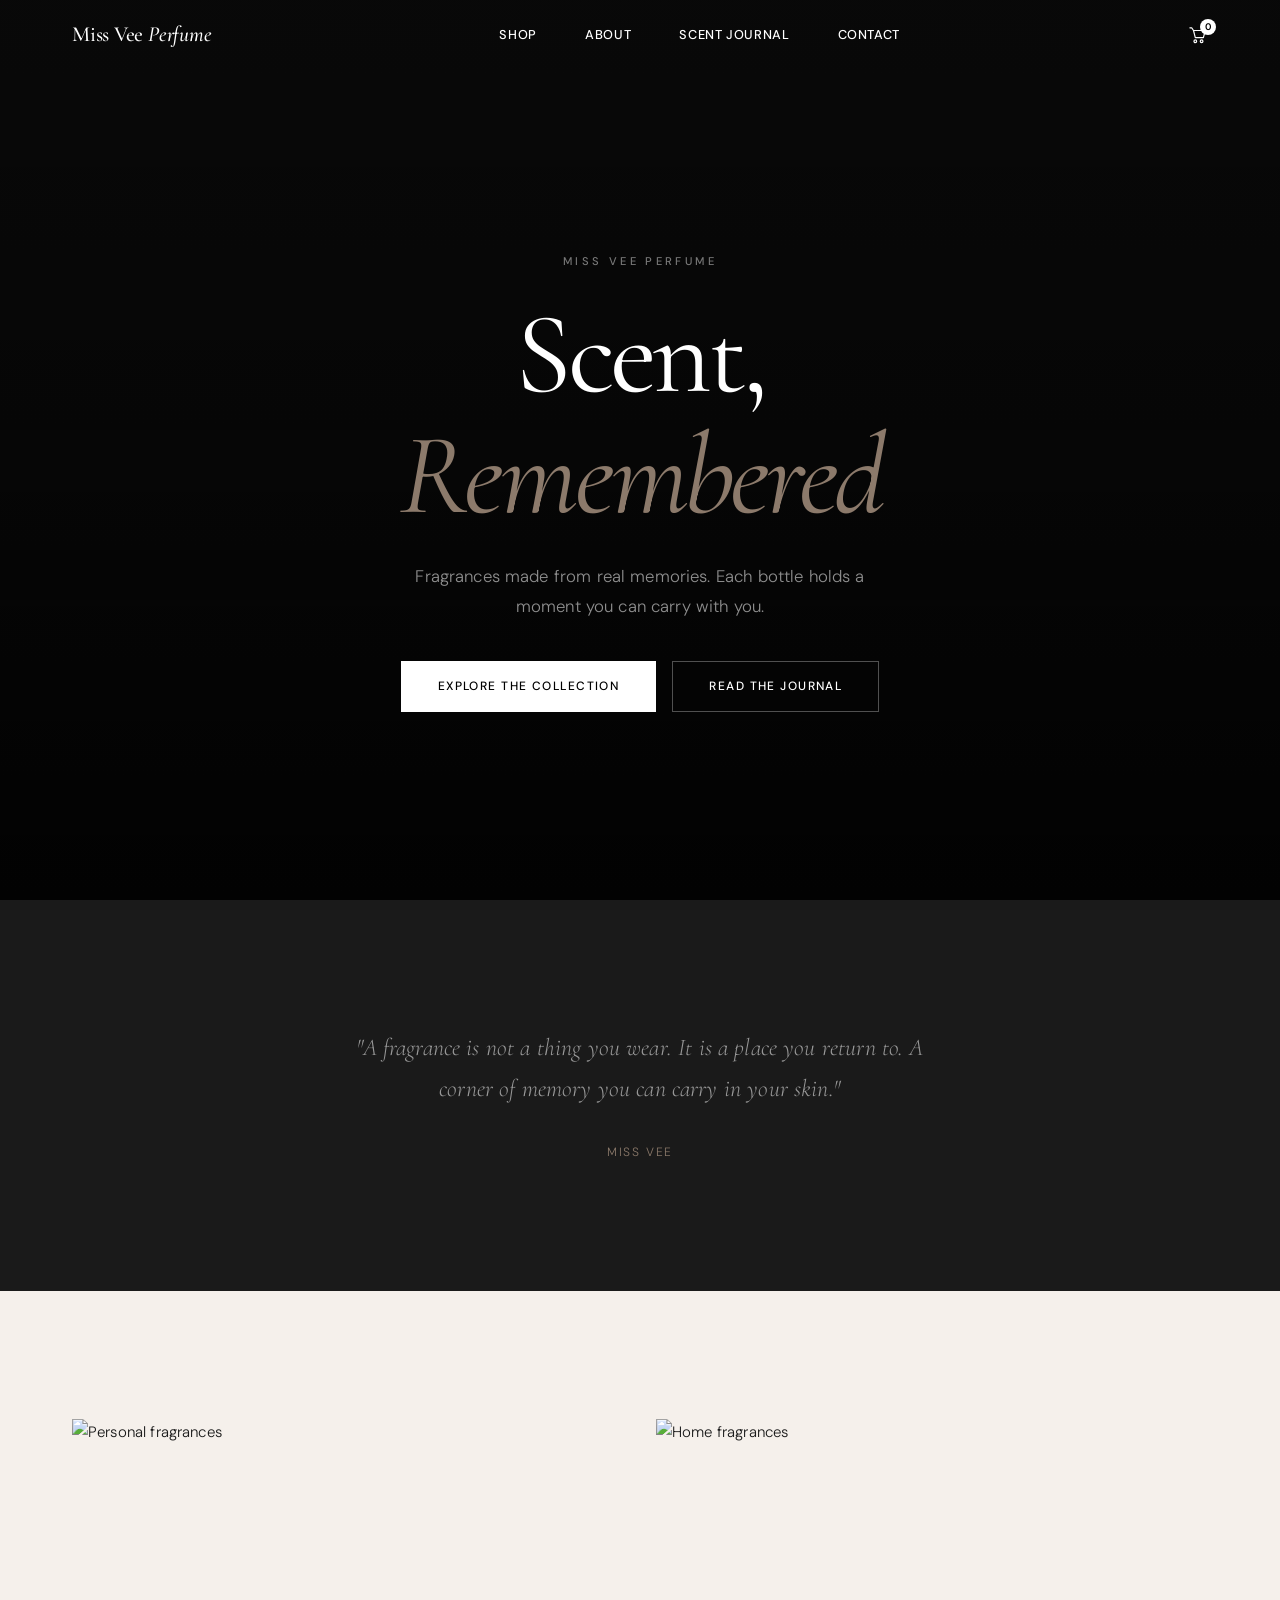
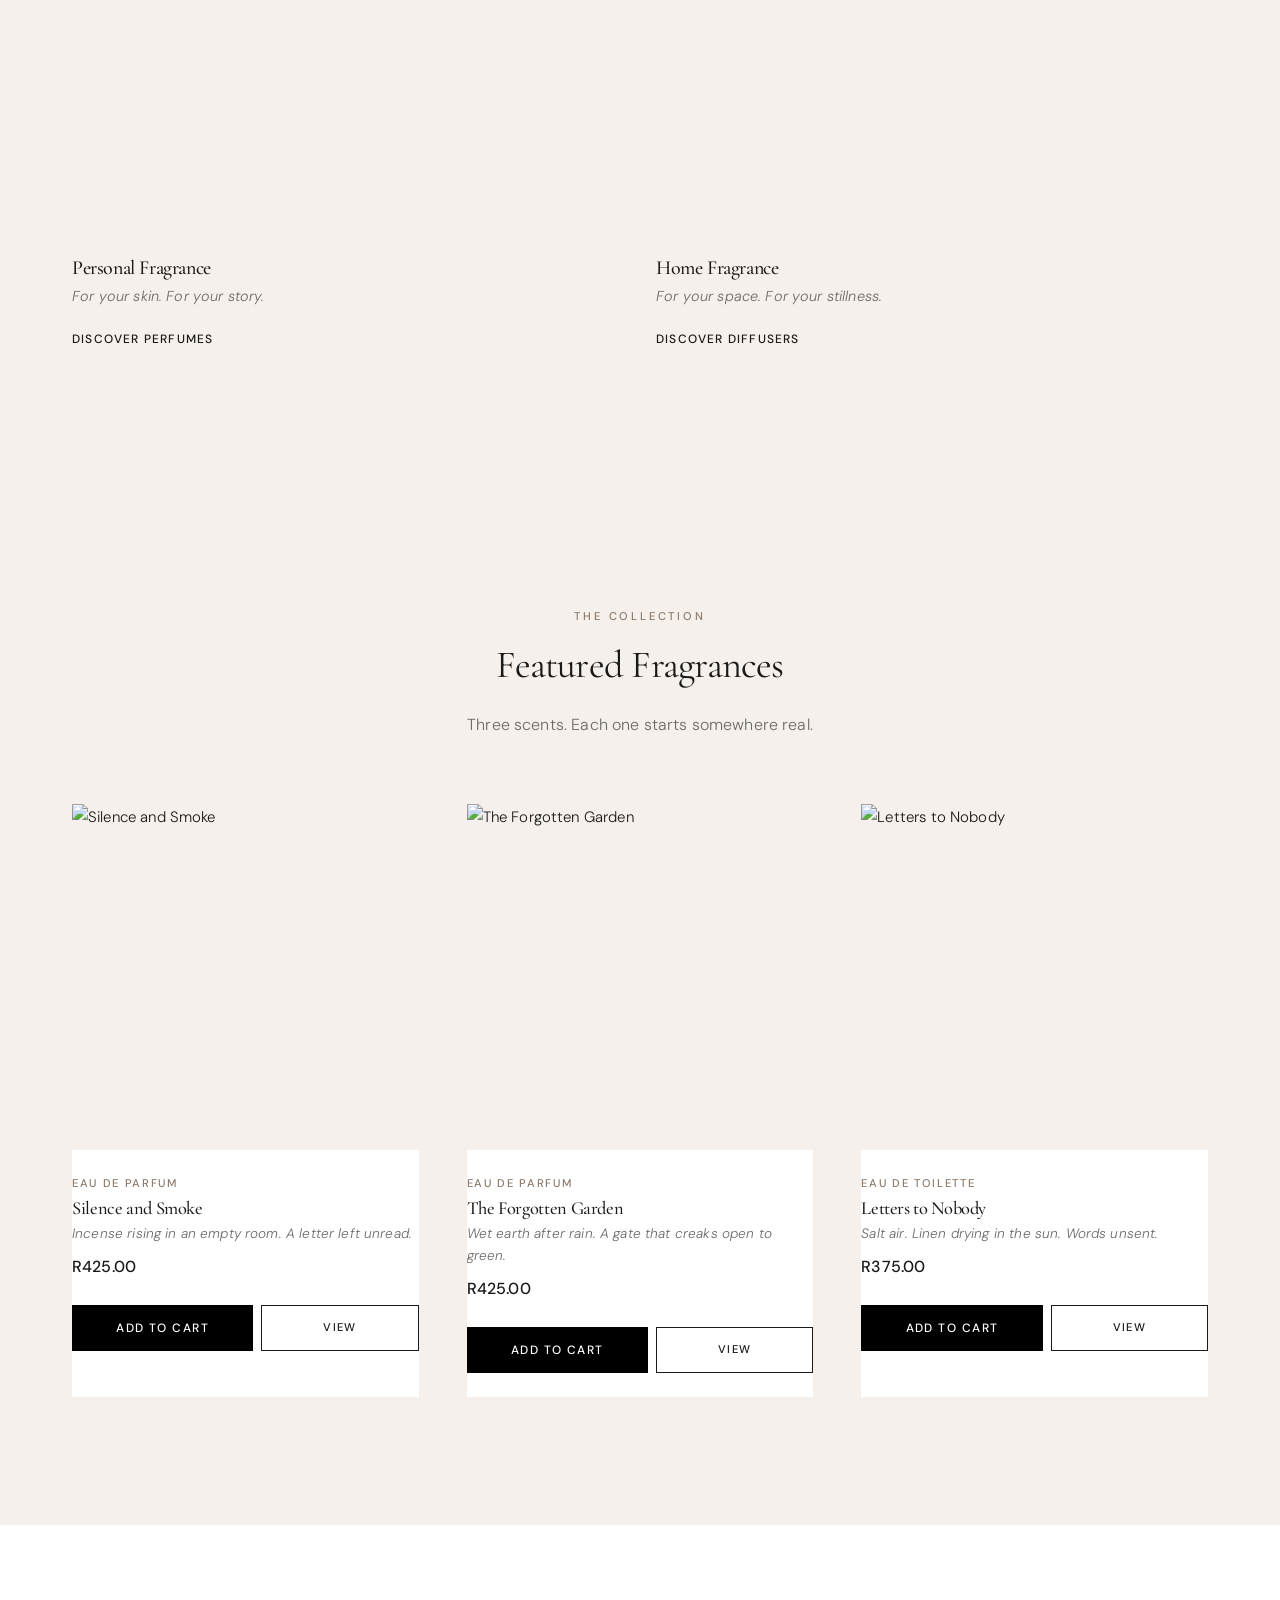
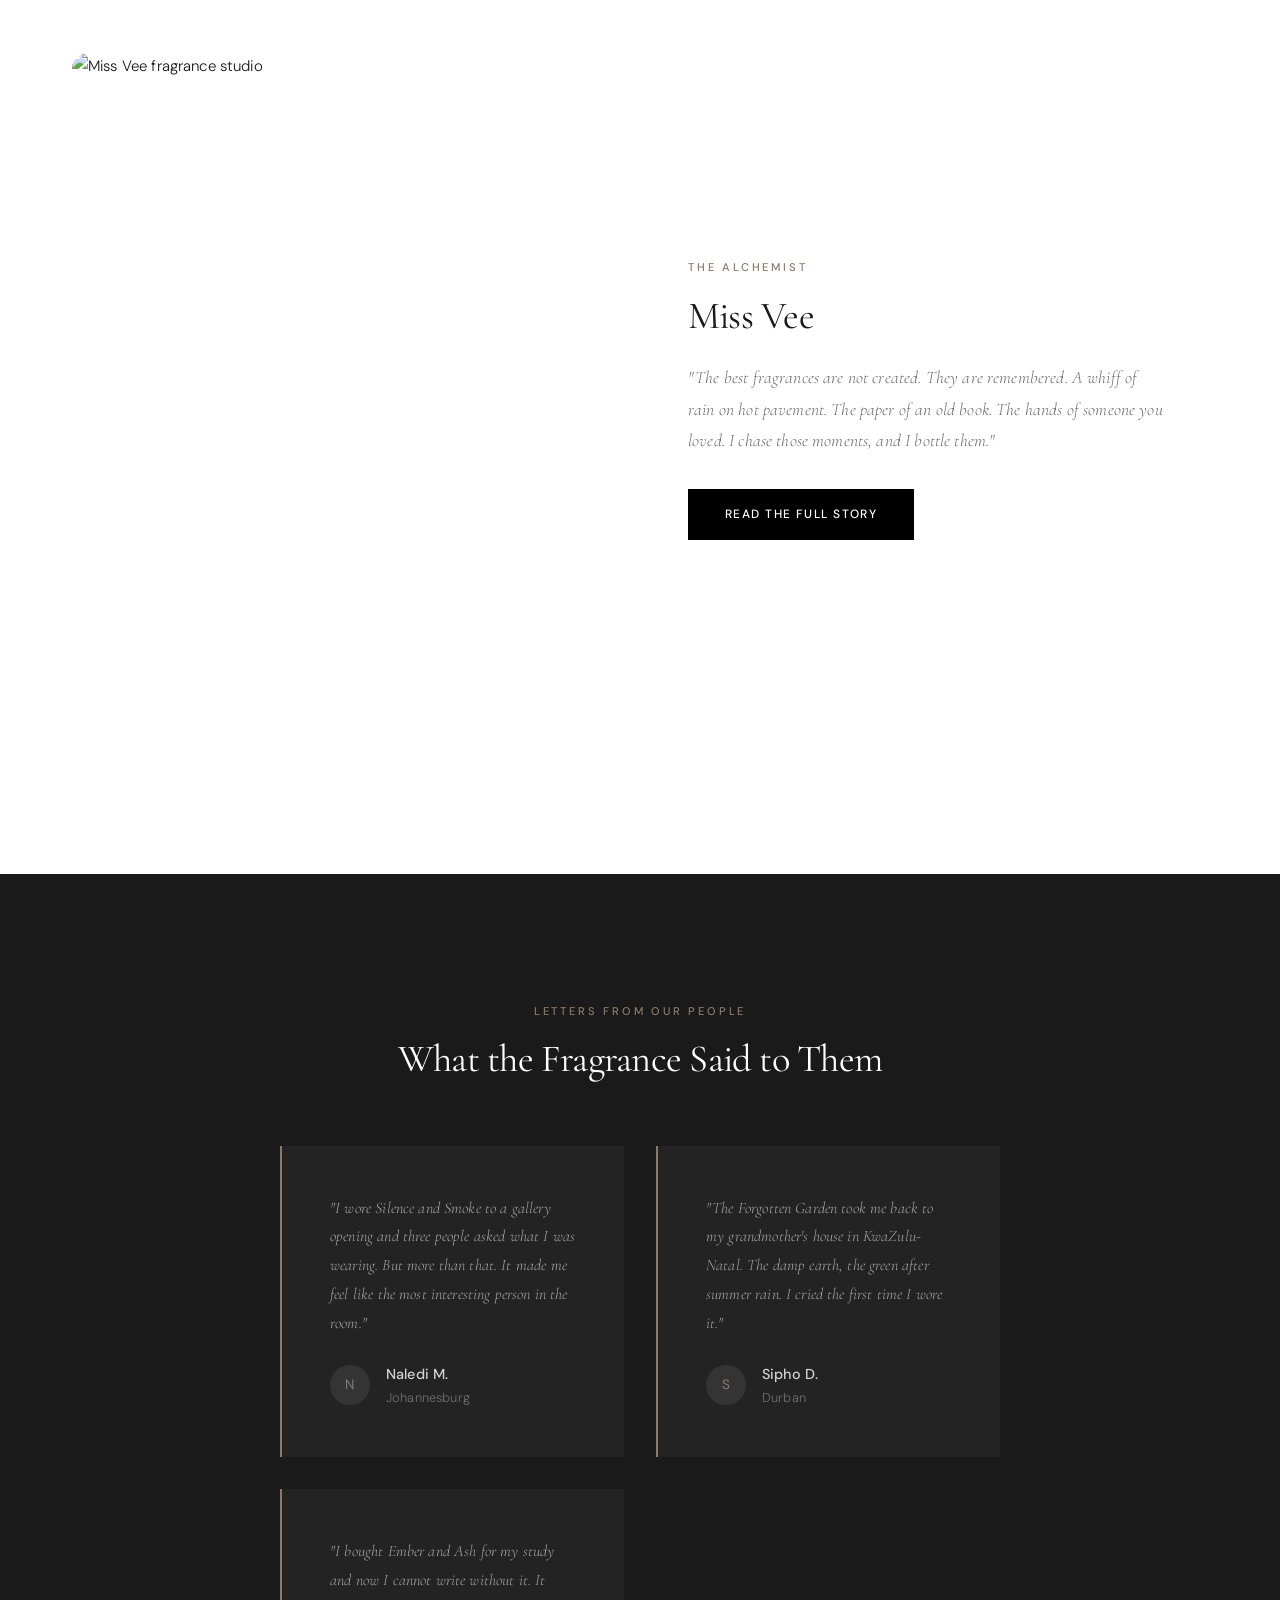
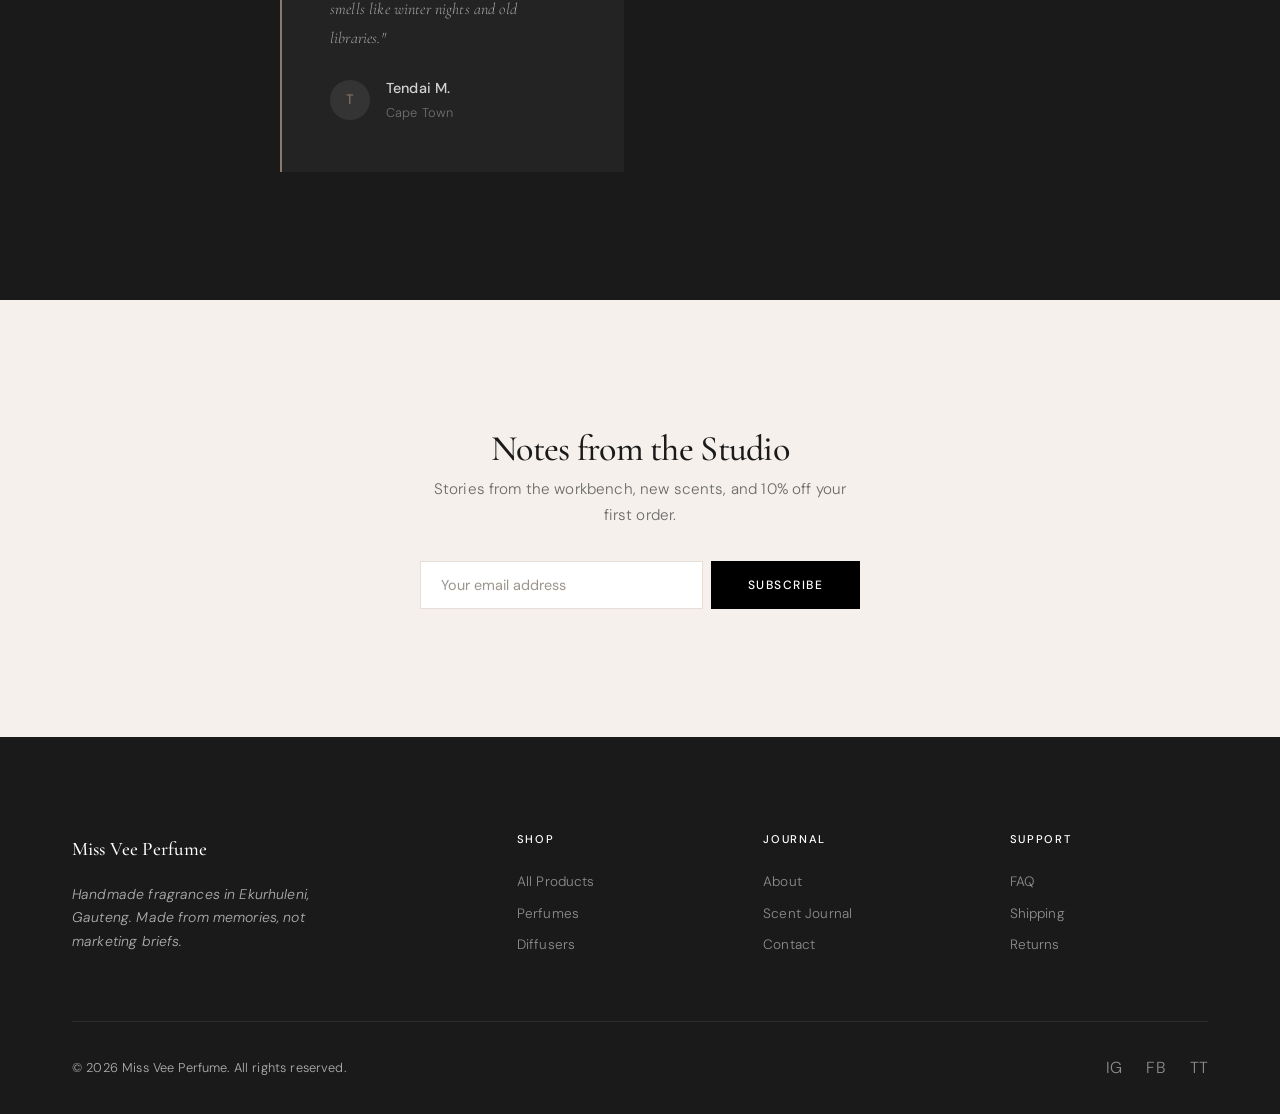
==== commit a742e8b2: "feat: complete editorial restyle of all pages — DM Sans, antislop copy, FAQ/form fixes, demo-notice " ====
--- a/index.html
+++ b/index.html
@@ -3,19 +3,15 @@
 <head>
   <meta charset="UTF-8">
   <meta name="viewport" content="width=device-width, initial-scale=1.0">
-  <meta name="description" content="Miss Vee Perfume — Artisanal fragrances born from memory and emotion. Discover scents that tell a story.">
-  <title>Miss Vee Perfume — Scent, Remembered</title>
+  <meta name="description" content="Miss Vee Perfume makes fragrances that come from real memories. Each scent has a story to tell.">
+  <title>Miss Vee Perfume. Scent, Remembered</title>
   <link rel="preconnect" href="https://fonts.googleapis.com">
   <link rel="preconnect" href="https://fonts.gstatic.com" crossorigin>
-  <link href="https://fonts.googleapis.com/css2?family=Inter:wght@400;500;600;700&family=Cormorant+Garamond:ital,wght@0,400;0,500;0,600;1,400;1,500;1,600&display=swap" rel="stylesheet">
+  <link href="https://fonts.googleapis.com/css2?family=DM+Sans:opsz,wght@9..40,300;9..40,400;9..40,500;9..40,600&family=Cormorant+Garamond:ital,wght@0,400;0,500;0,600;1,400;1,500;1,600&display=swap" rel="stylesheet">
   <link rel="stylesheet" href="assets/css/style.css">
 </head>
 <body>
-  <div class="demo-notice">
-    <strong>Design Prototype</strong> — Concept Three: Artisanal Storytelling &amp; Emotional Scent
-  </div>
-
-  <header class="site-header">
+  <header class="site-header site-header--dark">
     <div class="header-inner">
       <a href="index.html" class="site-logo">Miss Vee <span>Perfume</span></a>
       <button class="nav-toggle" id="navToggle" aria-label="Toggle navigation">
@@ -41,27 +37,23 @@
     </div>
   </header>
 
-  <section class="hero">
-    <div class="container">
-      <div class="hero-content">
-        <p class="section-label">Miss Vee Perfume</p>
-        <h1 class="hero-tagline">Scent, <span class="italic">Remembered</span></h1>
-        <p class="hero-description">Artisanal fragrances born from memory and emotion. Each bottle holds a story — a moment suspended in time, waiting to be worn.</p>
-        <div class="hero-actions">
-          <a href="shop.html" class="btn btn--primary">Explore the Collection</a>
-          <a href="scent-guide.html" class="btn btn--secondary">Read the Journal</a>
-        </div>
-      </div>
-      <div class="hero-image">
-        <img src="https://images.unsplash.com/photo-1599305090598-fe179d501227?w=600&h=600&fit=crop" alt="Miss Vee artisanal perfume bottle">
+  <section class="hero" style="background-image: url('https://images.unsplash.com/photo-1592945403244-b3fbafd7f539?w=1920&h=1080&fit=crop&q=85');">
+    <div class="hero-overlay"></div>
+    <div class="hero-content">
+      <p class="hero-label">Miss Vee Perfume</p>
+      <h1 class="hero-title">Scent,<br><span class="hero-title__italic">Remembered</span></h1>
+      <p class="hero-subtitle">Fragrances made from real memories. Each bottle holds a moment you can carry with you.</p>
+      <div class="hero-actions">
+        <a href="shop.html" class="btn btn--light">Explore the Collection</a>
+        <a href="scent-guide.html" class="btn btn--outline-light">Read the Journal</a>
       </div>
     </div>
   </section>
 
   <section class="philosophy">
     <div class="container container--reading">
-      <p class="philosophy__text">"A fragrance is not a thing you wear. It is a place you return to — a corner of memory you can carry in your skin."</p>
-      <p class="philosophy__attribution">— Miss Vee</p>
+      <p class="philosophy__text">"A fragrance is not a thing you wear. It is a place you return to. A corner of memory you can carry in your skin."</p>
+      <p class="philosophy__attribution">Miss Vee</p>
     </div>
   </section>
 
@@ -97,7 +89,7 @@
       <div class="featured-header">
         <p class="section-label">The Collection</p>
         <h2 class="section-title">Featured Fragrances</h2>
-        <p class="section-subtitle" style="margin: 0 auto;">Each scent begins with a feeling. Here are three that linger.</p>
+        <p class="section-subtitle" style="margin: 0 auto;">Three scents. Each one starts somewhere real.</p>
       </div>
       <div class="product-grid">
         <div class="product-card">
@@ -164,7 +156,7 @@
         <div class="about-missvee__content">
           <p class="section-label">The Alchemist</p>
           <h2 class="section-title">Miss Vee</h2>
-          <p class="about-missvee__story">"I believe the most beautiful fragrances are not created — they are remembered. A whiff of rain on hot pavement, the paper of an old book, the hands of someone you loved. I chase those moments, and I bottle them."</p>
+          <p class="about-missvee__story">"The best fragrances are not created. They are remembered. A whiff of rain on hot pavement. The paper of an old book. The hands of someone you loved. I chase those moments, and I bottle them."</p>
           <a href="about.html" class="btn btn--primary">Read the Full Story</a>
         </div>
       </div>
@@ -179,7 +171,7 @@
       </div>
       <div class="testimonials-grid">
         <div class="testimonial-card">
-          <p class="testimonial-text">"I wore Silence and Smoke to a gallery opening and three people asked what I was wearing. But more than that — it made me feel like the most interesting person in the room."</p>
+          <p class="testimonial-text">"I wore Silence and Smoke to a gallery opening and three people asked what I was wearing. But more than that. It made me feel like the most interesting person in the room."</p>
           <div class="testimonial-author">
             <div class="testimonial-avatar">N</div>
             <div>
@@ -189,7 +181,7 @@
           </div>
         </div>
         <div class="testimonial-card">
-          <p class="testimonial-text">"The Forgotten Garden took me back to my grandmother's house in KwaZulu-Natal. The damp earth, the green after summer rain. I cried the first time I wore it. I have never been so moved by a scent."</p>
+          <p class="testimonial-text">"The Forgotten Garden took me back to my grandmother's house in KwaZulu-Natal. The damp earth, the green after summer rain. I cried the first time I wore it."</p>
           <div class="testimonial-author">
             <div class="testimonial-avatar">S</div>
             <div>
@@ -199,7 +191,7 @@
           </div>
         </div>
         <div class="testimonial-card">
-          <p class="testimonial-text">"I bought Ember and Ash for my study and now I cannot write without it. It smells like winter nights and old libraries. My creativity has returned."</p>
+          <p class="testimonial-text">"I bought Ember and Ash for my study and now I cannot write without it. It smells like winter nights and old libraries."</p>
           <div class="testimonial-author">
             <div class="testimonial-avatar">T</div>
             <div>
@@ -215,7 +207,7 @@
   <section class="newsletter">
     <div class="container container--narrow">
       <h2 class="newsletter__title">Notes from the Studio</h2>
-      <p class="newsletter__text">Behind-the-scenes stories, new scent announcements, and 10% off your first order.</p>
+      <p class="newsletter__text">Stories from the workbench, new scents, and 10% off your first order.</p>
       <form class="newsletter-form" onsubmit="event.preventDefault();alert('Thank you. A letter will arrive in your inbox soon. (This is a prototype.)');this.reset();">
         <input type="email" placeholder="Your email address" required aria-label="Email address">
         <button type="submit" class="btn btn--primary">Subscribe</button>
@@ -228,7 +220,7 @@
       <div class="footer-grid">
         <div class="footer-brand">
           <div class="footer-brand__name">Miss Vee Perfume</div>
-          <p class="footer-brand__text">Artisanal fragrances born from memory and emotion. Based in Ekurhuleni, Gauteng, South Africa.</p>
+          <p class="footer-brand__text">Handmade fragrances in Ekurhuleni, Gauteng. Made from memories, not marketing briefs.</p>
         </div>
         <div>
           <h4 class="footer-heading">Shop</h4>
--- a/assets/css/style.css
+++ b/assets/css/style.css
@@ -1,20 +1,22 @@
 :root {
   --color-bg-primary: #FFFFFF;
-  --color-bg-secondary: #F7F5F2;
+  --color-bg-secondary: #F5F0EB;
+  --color-bg-dark: #0D0D0D;
+  --color-bg-charcoal: #1A1A1A;
   --color-text-primary: #1A1A1A;
   --color-text-secondary: #6B6B6B;
-  --color-text-light: #9A9691;
-  --color-accent-primary: #2C2C2C;
-  --color-accent-secondary: #A89787;
-  --color-accent-secondary-hover: #978676;
+  --color-text-light: #9C958D;
+  --color-accent-primary: #000000;
+  --color-accent-secondary: #8C7A6B;
+  --color-accent-secondary-hover: #766556;
   --color-success: #8A9A86;
-  --color-border: #E8E5E0;
-  --color-border-light: #F0EEEB;
+  --color-border: #E5DFD8;
+  --color-border-light: #EFEBE6;
   --color-white: #FFFFFF;
-  --color-overlay: rgba(26, 26, 26, 0.5);
+  --color-overlay: rgba(0, 0, 0, 0.5);
 
   --font-heading: 'Cormorant Garamond', Georgia, serif;
-  --font-body: 'Inter', -apple-system, BlinkMacSystemFont, sans-serif;
+  --font-body: 'DM Sans', -apple-system, BlinkMacSystemFont, sans-serif;
 
   --space-xs: 0.25rem;
   --space-sm: 0.5rem;
@@ -36,11 +38,11 @@
   --radius-lg: 16px;
   --radius-xl: 24px;
 
-  --shadow-sm: 0 1px 3px rgba(26, 26, 26, 0.06);
-  --shadow-md: 0 4px 16px rgba(26, 26, 26, 0.08);
-  --shadow-lg: 0 8px 32px rgba(26, 26, 26, 0.1);
-
-  --transition: 0.35s ease;
+  --shadow-sm: 0 1px 3px rgba(0, 0, 0, 0.06);
+  --shadow-md: 0 4px 16px rgba(0, 0, 0, 0.08);
+  --shadow-lg: 0 8px 32px rgba(0, 0, 0, 0.12);
+
+  --transition: 0.4s cubic-bezier(0.25, 0.1, 0.25, 1);
 }
 
 *, *::before, *::after {
@@ -57,10 +59,12 @@
 
 body {
   font-family: var(--font-body);
-  font-size: 16px;
-  line-height: 1.7;
+  font-size: 15px;
+  line-height: 1.75;
+  font-weight: 300;
   color: var(--color-text-primary);
   background-color: var(--color-bg-primary);
+  letter-spacing: 0.01em;
 }
 
 img {
@@ -97,21 +101,25 @@
 
 h1, h2, h3, h4, h5, h6 {
   font-family: var(--font-heading);
-  font-weight: 500;
-  line-height: 1.2;
+  font-weight: 400;
+  line-height: 1.15;
   color: var(--color-text-primary);
 }
 
-h1 { font-size: clamp(2.25rem, 5vw, 4rem); }
-h2 { font-size: clamp(1.75rem, 3.5vw, 2.75rem); }
+h1 { font-size: clamp(2.5rem, 5vw, 4.5rem); }
+h2 { font-size: clamp(1.75rem, 3.5vw, 2.75rem); letter-spacing: -0.02em; }
 h3 { font-size: clamp(1.35rem, 2.5vw, 1.85rem); }
 h4 { font-size: clamp(1.1rem, 2vw, 1.35rem); }
+
+h1, h2, h3 {
+  letter-spacing: -0.02em;
+}
 
 .section-label {
   font-family: var(--font-body);
   font-size: 0.7rem;
   font-weight: 500;
-  letter-spacing: 0.2em;
+  letter-spacing: 0.25em;
   text-transform: uppercase;
   color: var(--color-accent-secondary);
   margin-bottom: var(--space-md);
@@ -120,9 +128,10 @@
 .section-title {
   font-family: var(--font-heading);
   font-size: clamp(1.75rem, 3vw, 2.5rem);
-  font-weight: 500;
+  font-weight: 400;
   color: var(--color-text-primary);
   margin-bottom: var(--space-lg);
+  letter-spacing: -0.02em;
 }
 
 .section-subtitle {
@@ -156,9 +165,9 @@
   gap: var(--space-sm);
   padding: 0.875rem 2.25rem;
   font-family: var(--font-body);
-  font-size: 0.8rem;
-  font-weight: 500;
-  letter-spacing: 0.05em;
+  font-size: 0.75rem;
+  font-weight: 500;
+  letter-spacing: 0.12em;
   text-transform: uppercase;
   border-radius: 0;
   transition: all var(--transition);
@@ -173,9 +182,7 @@
 }
 
 .btn--primary:hover {
-  background-color: var(--color-text-primary);
-  color: var(--color-white);
-  opacity: 1;
+  opacity: 0.85;
 }
 
 .btn--secondary {
@@ -190,6 +197,28 @@
   opacity: 1;
 }
 
+.btn--light {
+  background-color: var(--color-white);
+  color: var(--color-accent-primary);
+}
+
+.btn--light:hover {
+  opacity: 0.85;
+}
+
+.btn--outline-light {
+  background: transparent;
+  color: var(--color-white);
+  border-color: rgba(255, 255, 255, 0.3);
+}
+
+.btn--outline-light:hover {
+  background: var(--color-white);
+  color: var(--color-accent-primary);
+  border-color: var(--color-white);
+  opacity: 1;
+}
+
 .btn--accent {
   background-color: var(--color-accent-secondary);
   color: var(--color-white);
@@ -203,15 +232,15 @@
 
 .btn--small {
   padding: 0.625rem 1.5rem;
-  font-size: 0.75rem;
+  font-size: 0.7rem;
 }
 
 .btn--link {
   padding: 0;
   font-family: var(--font-body);
-  font-size: 0.8rem;
-  font-weight: 500;
-  letter-spacing: 0.05em;
+  font-size: 0.75rem;
+  font-weight: 500;
+  letter-spacing: 0.12em;
   text-transform: uppercase;
   color: var(--color-text-primary);
   border: none;
@@ -252,6 +281,38 @@
   border-bottom: 1px solid var(--color-border-light);
 }
 
+.site-header--dark {
+  position: absolute;
+  background: transparent;
+  backdrop-filter: none;
+  border-bottom-color: transparent;
+}
+
+.site-header--dark .site-logo,
+.site-header--dark .site-logo span,
+.site-header--dark .nav-list a,
+.site-header--dark .nav-actions .cart-icon {
+  color: #fff;
+}
+
+.site-header--dark .nav-list a::after {
+  background-color: #fff;
+}
+
+.site-header--dark .nav-list a:hover,
+.site-header--dark .nav-list a.active {
+  color: var(--color-accent-secondary) !important;
+}
+
+.site-header--dark .nav-toggle span {
+  background-color: #fff;
+}
+
+.site-header--dark .cart-count {
+  background-color: #fff;
+  color: #000;
+}
+
 .header-inner {
   display: flex;
   align-items: center;
@@ -374,56 +435,67 @@
 }
 
 .hero {
-  padding: var(--space-6xl) 0 var(--space-4xl);
-  min-height: 90vh;
+  position: relative;
+  min-height: 100vh;
   display: flex;
   align-items: center;
-  background-color: var(--color-bg-primary);
+  justify-content: center;
+  background-color: var(--color-bg-dark);
+  background-size: cover;
+  background-position: center;
+  overflow: hidden;
+}
+
+.hero-overlay {
+  position: absolute;
+  inset: 0;
+  background: linear-gradient(
+    180deg,
+    rgba(0, 0, 0, 0.35) 0%,
+    rgba(0, 0, 0, 0.55) 50%,
+    rgba(0, 0, 0, 0.85) 100%
+  );
+  z-index: 1;
+}
+
+.hero-content {
   position: relative;
-  overflow: hidden;
-}
-
-.hero::before {
-  content: '';
-  position: absolute;
-  top: 0;
-  left: 50%;
-  transform: translateX(-50%);
-  width: 100%;
-  height: 100%;
-  background: radial-gradient(ellipse at 50% 0%, var(--color-bg-secondary) 0%, transparent 70%);
-  pointer-events: none;
-}
-
-.hero .container {
-  position: relative;
-  z-index: 1;
-}
-
-.hero-content {
-  max-width: 640px;
-  margin: 0 auto;
+  z-index: 2;
   text-align: center;
-}
-
-.hero-tagline {
-  font-family: var(--font-heading);
-  font-size: clamp(2.5rem, 5vw, 4.5rem);
-  font-weight: 500;
-  line-height: 1.1;
-  margin-bottom: var(--space-xl);
-  letter-spacing: -0.02em;
-}
-
-.hero-tagline .italic {
+  max-width: 780px;
+  padding: 6rem 2rem 2rem;
+}
+
+.hero-label {
+  font-family: var(--font-body);
+  font-size: 0.7rem;
+  font-weight: 500;
+  letter-spacing: 0.3em;
+  text-transform: uppercase;
+  color: rgba(255, 255, 255, 0.45);
+  margin-bottom: 1.5rem;
+}
+
+.hero-title {
+  font-family: var(--font-heading);
+  font-size: clamp(3.5rem, 9vw, 7.5rem);
+  font-weight: 400;
+  color: var(--color-white);
+  line-height: 1.05;
+  margin-bottom: 1.5rem;
+  letter-spacing: -0.035em;
+}
+
+.hero-title__italic {
   font-style: italic;
   color: var(--color-accent-secondary);
 }
 
-.hero-description {
+.hero-subtitle {
   font-size: 1.05rem;
-  color: var(--color-text-secondary);
-  margin-bottom: var(--space-xl);
+  font-weight: 300;
+  color: rgba(255, 255, 255, 0.55);
+  margin-bottom: 2.5rem;
   line-height: 1.8;
   max-width: 480px;
   margin-left: auto;
@@ -437,22 +509,9 @@
   flex-wrap: wrap;
 }
 
-.hero-image {
-  margin-top: var(--space-3xl);
-  display: flex;
-  justify-content: center;
-}
-
-.hero-image img {
-  max-width: 480px;
-  width: 100%;
-  border-radius: var(--radius-lg);
-  box-shadow: var(--shadow-lg);
-}
-
 .philosophy {
   padding: var(--space-5xl) 0;
-  background-color: var(--color-bg-secondary);
+  background-color: var(--color-bg-charcoal);
   text-align: center;
 }
 
@@ -460,7 +519,7 @@
   font-family: var(--font-heading);
   font-size: clamp(1.15rem, 2vw, 1.5rem);
   line-height: 1.7;
-  color: var(--color-text-secondary);
+  color: rgba(255, 255, 255, 0.55);
   max-width: var(--container-reading);
   margin: 0 auto;
   font-style: italic;
@@ -469,14 +528,15 @@
 .philosophy__attribution {
   margin-top: var(--space-xl);
   font-family: var(--font-body);
-  font-size: 0.8rem;
+  font-size: 0.75rem;
   color: var(--color-accent-secondary);
-  letter-spacing: 0.1em;
+  letter-spacing: 0.15em;
   text-transform: uppercase;
 }
 
 .categories {
   padding: var(--space-5xl) 0;
+  background-color: var(--color-bg-secondary);
 }
 
 .categories-grid {
@@ -689,7 +749,11 @@
 
 .testimonials {
   padding: var(--space-5xl) 0;
-  background-color: var(--color-bg-secondary);
+  background-color: var(--color-bg-charcoal);
+}
+
+.testimonials .section-title {
+  color: var(--color-white);
 }
 
 .testimonials-header {
@@ -706,7 +770,7 @@
 }
 
 .testimonial-card {
-  background: var(--color-white);
+  background: rgba(255, 255, 255, 0.04);
   padding: var(--space-2xl);
   border-left: 2px solid var(--color-accent-secondary);
 }
@@ -714,7 +778,7 @@
 .testimonial-text {
   font-family: var(--font-heading);
   font-size: 1rem;
-  color: var(--color-text-secondary);
+  color: rgba(255, 255, 255, 0.6);
   font-style: italic;
   line-height: 1.8;
   margin-bottom: var(--space-lg);
@@ -730,11 +794,11 @@
   width: 40px;
   height: 40px;
   border-radius: 50%;
-  background: var(--color-bg-secondary);
+  background: rgba(255, 255, 255, 0.08);
   display: flex;
   align-items: center;
   justify-content: center;
-  font-weight: 500;
+  font-weight: 400;
   color: var(--color-accent-secondary);
   font-size: 0.85rem;
   letter-spacing: 0.05em;
@@ -743,16 +807,18 @@
 .testimonial-name {
   font-weight: 500;
   font-size: 0.9rem;
+  color: rgba(255, 255, 255, 0.8);
 }
 
 .testimonial-location {
   font-size: 0.8rem;
-  color: var(--color-text-light);
+  color: rgba(255, 255, 255, 0.35);
 }
 
 .newsletter {
   padding: var(--space-5xl) 0;
   text-align: center;
+  background-color: var(--color-bg-secondary);
 }
 
 .newsletter__title {
@@ -878,21 +944,7 @@
 }
 
 .demo-notice {
-  position: fixed;
-  bottom: var(--space-lg);
-  right: var(--space-lg);
-  z-index: 200;
-  background: var(--color-text-primary);
-  color: var(--color-white);
-  padding: var(--space-sm) var(--space-lg);
-  font-size: 0.75rem;
-  font-weight: 500;
-  border-radius: 0;
-  letter-spacing: 0.05em;
-}
-
-.demo-notice strong {
-  font-weight: 600;
+  display: none;
 }
 
 .page-header {
@@ -1636,12 +1688,15 @@
 
 @media (max-width: 900px) {
   .hero {
-    padding: var(--space-5xl) 0 var(--space-3xl);
-    min-height: auto;
-  }
-
-  .hero-tagline {
-    font-size: clamp(2rem, 8vw, 3rem);
+    min-height: 90vh;
+  }
+
+  .hero-title {
+    font-size: clamp(2.5rem, 12vw, 4rem);
+  }
+
+  .hero-subtitle {
+    font-size: 0.95rem;
   }
 
   .categories-grid {
@@ -1758,10 +1813,11 @@
 
   .hero-actions {
     flex-direction: column;
-  }
-
-  .hero-actions .btn {
-    width: 100%;
+    align-items: stretch;
+  }
+
+  .hero-title {
+    font-size: clamp(2.25rem, 14vw, 3rem);
   }
 
   .cart-item {
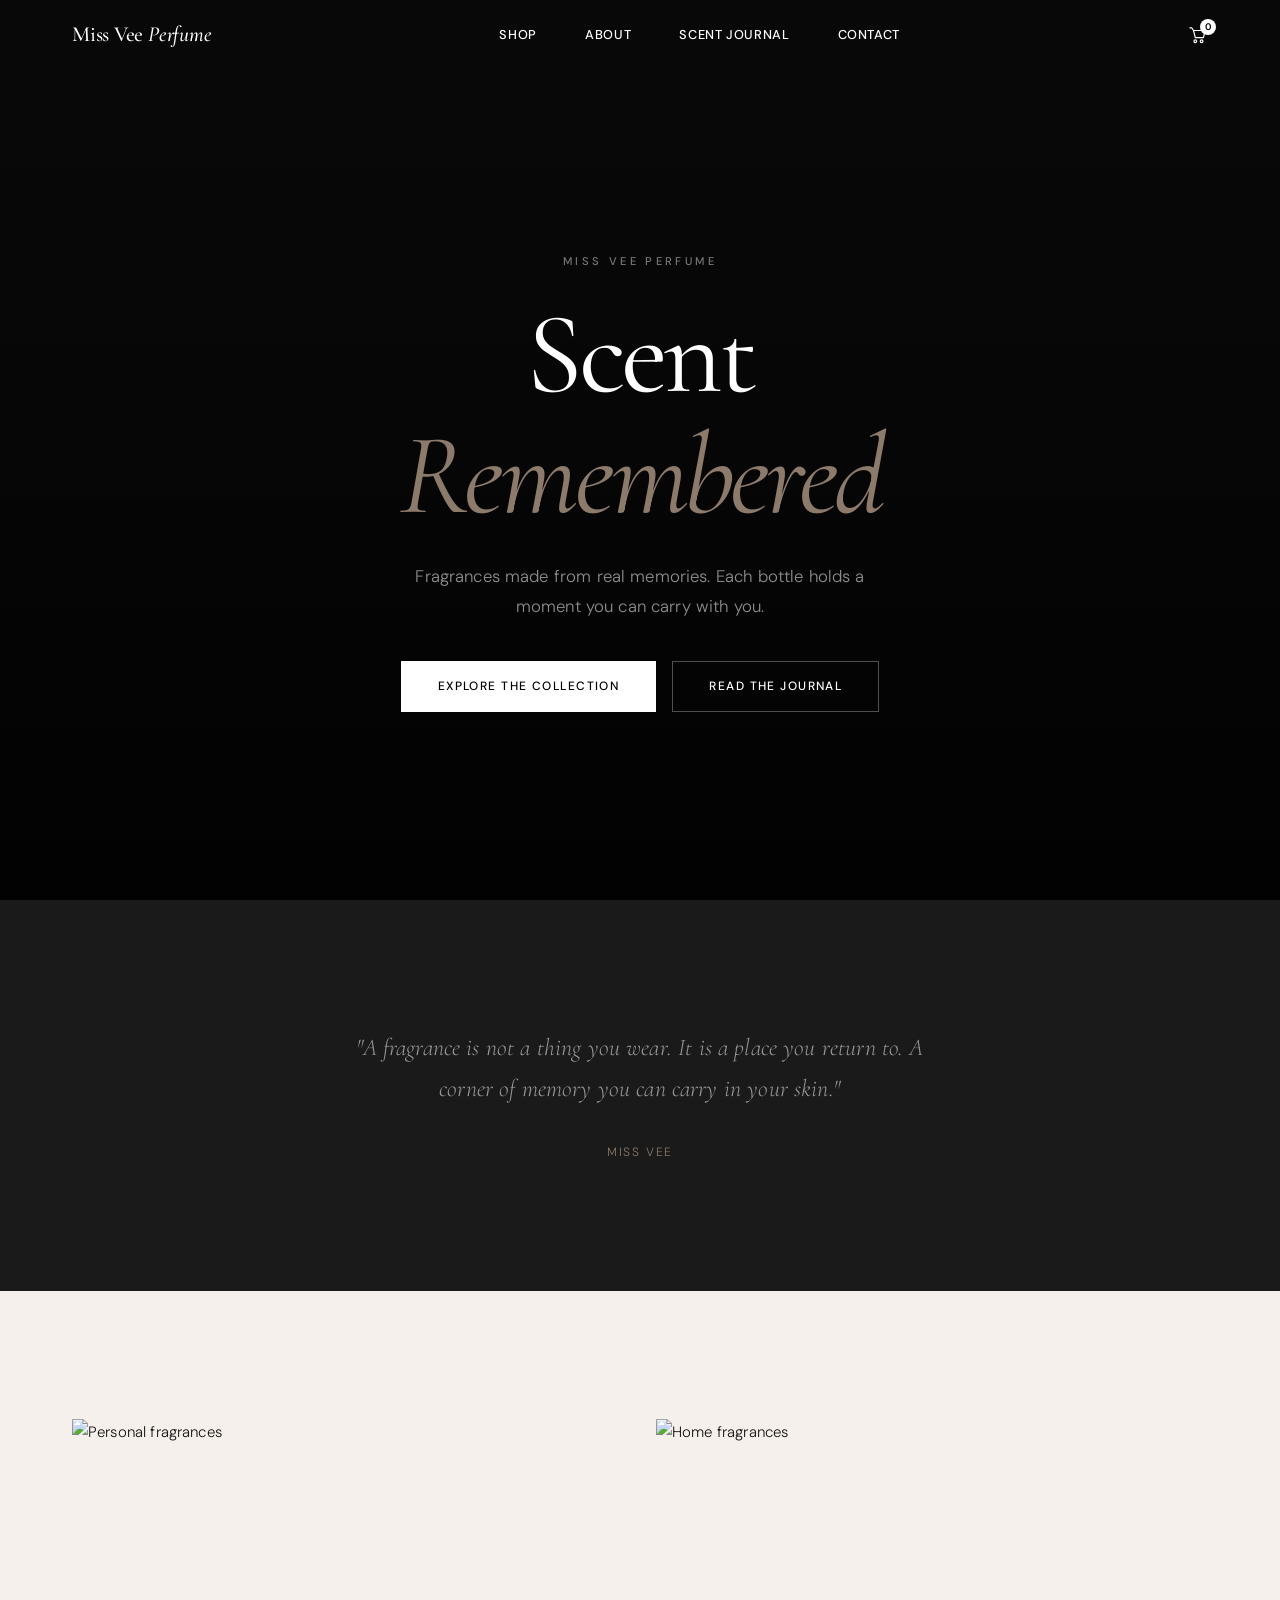
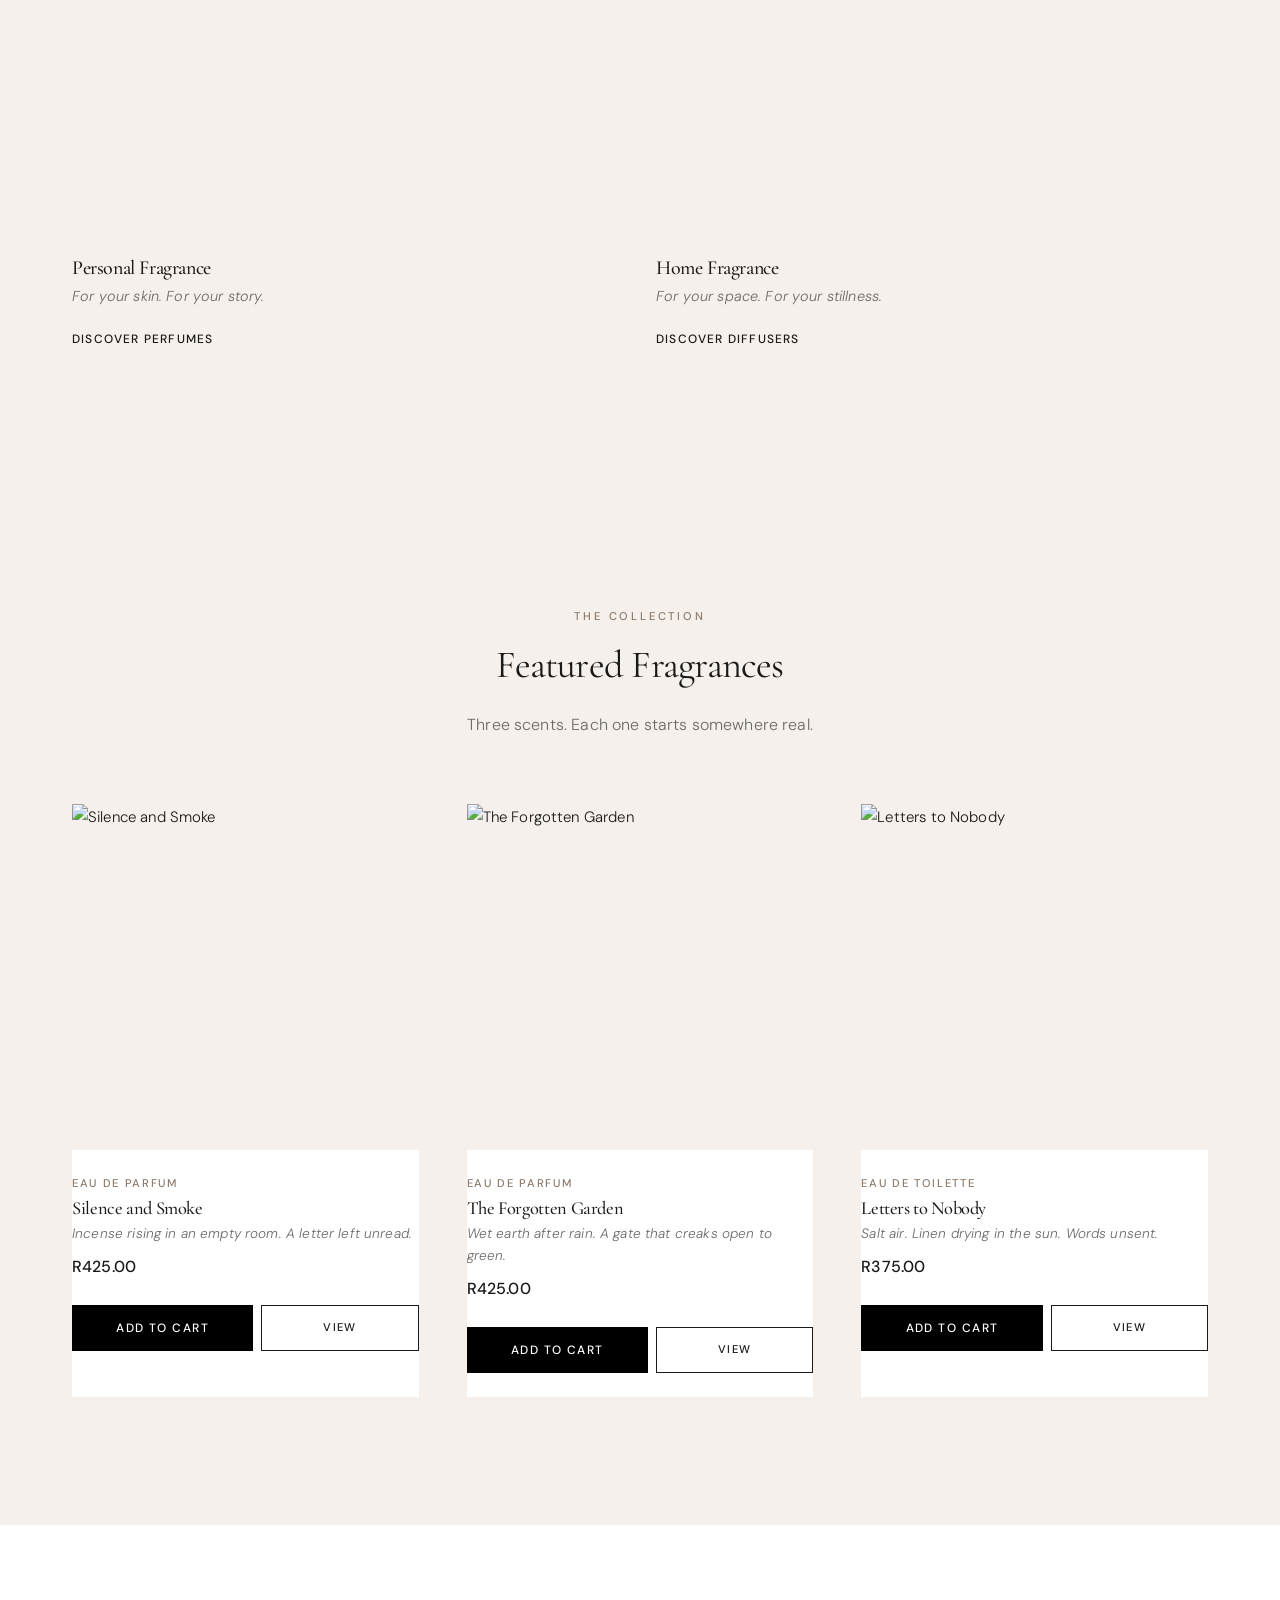
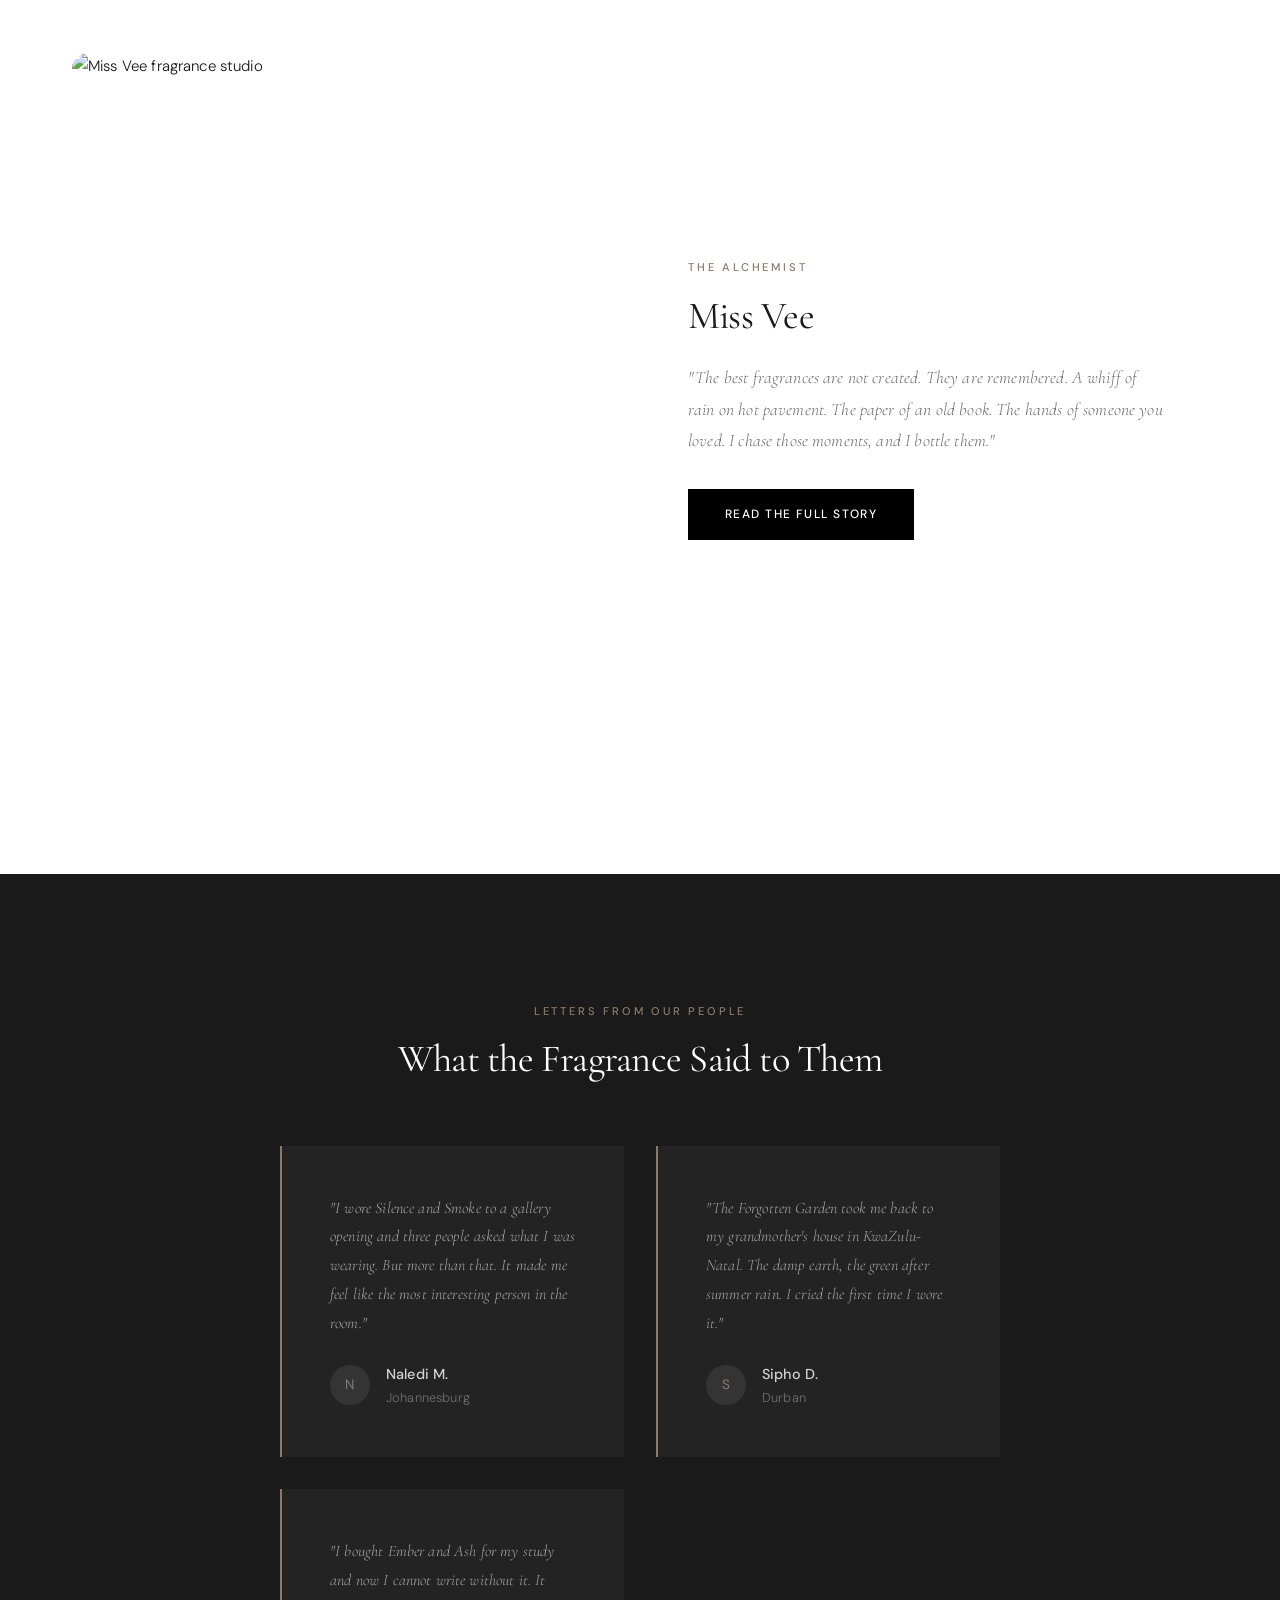
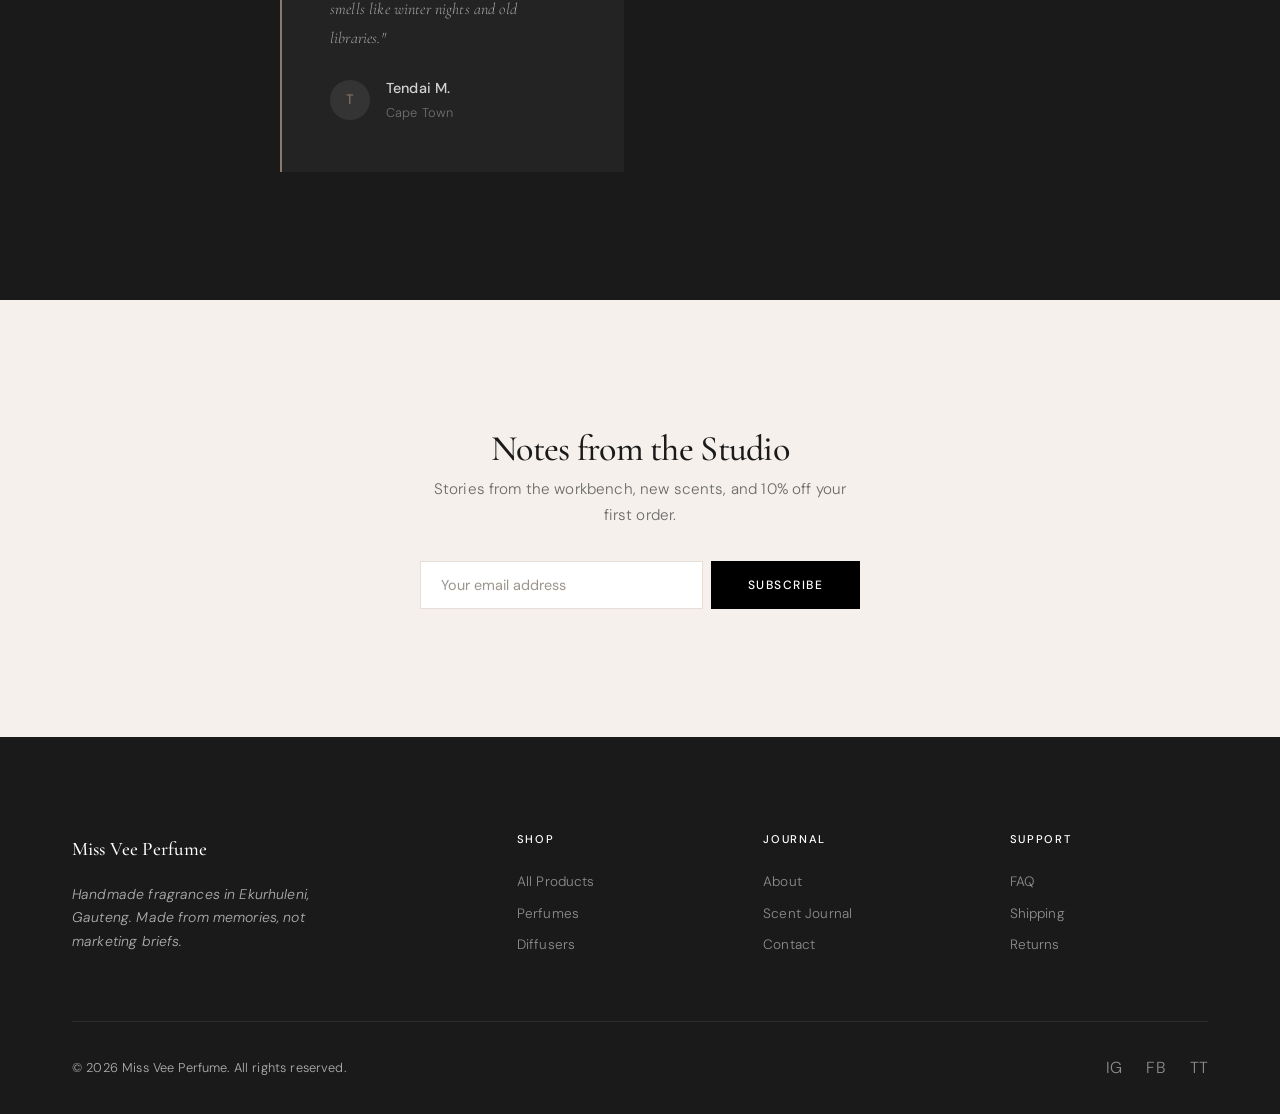
==== commit e9d304cb: "fix: remove comma from hero heading line 44" ====
--- a/index.html
+++ b/index.html
@@ -4,7 +4,7 @@
   <meta charset="UTF-8">
   <meta name="viewport" content="width=device-width, initial-scale=1.0">
   <meta name="description" content="Miss Vee Perfume makes fragrances that come from real memories. Each scent has a story to tell.">
-  <title>Miss Vee Perfume. Scent, Remembered</title>
+  <title>Miss Vee Perfume. Scent Remembered</title>
   <link rel="preconnect" href="https://fonts.googleapis.com">
   <link rel="preconnect" href="https://fonts.gstatic.com" crossorigin>
   <link href="https://fonts.googleapis.com/css2?family=DM+Sans:opsz,wght@9..40,300;9..40,400;9..40,500;9..40,600&family=Cormorant+Garamond:ital,wght@0,400;0,500;0,600;1,400;1,500;1,600&display=swap" rel="stylesheet">
@@ -41,7 +41,7 @@
     <div class="hero-overlay"></div>
     <div class="hero-content">
       <p class="hero-label">Miss Vee Perfume</p>
-      <h1 class="hero-title">Scent,<br><span class="hero-title__italic">Remembered</span></h1>
+      <h1 class="hero-title">Scent<br><span class="hero-title__italic">Remembered</span></h1>
       <p class="hero-subtitle">Fragrances made from real memories. Each bottle holds a moment you can carry with you.</p>
       <div class="hero-actions">
         <a href="shop.html" class="btn btn--light">Explore the Collection</a>
